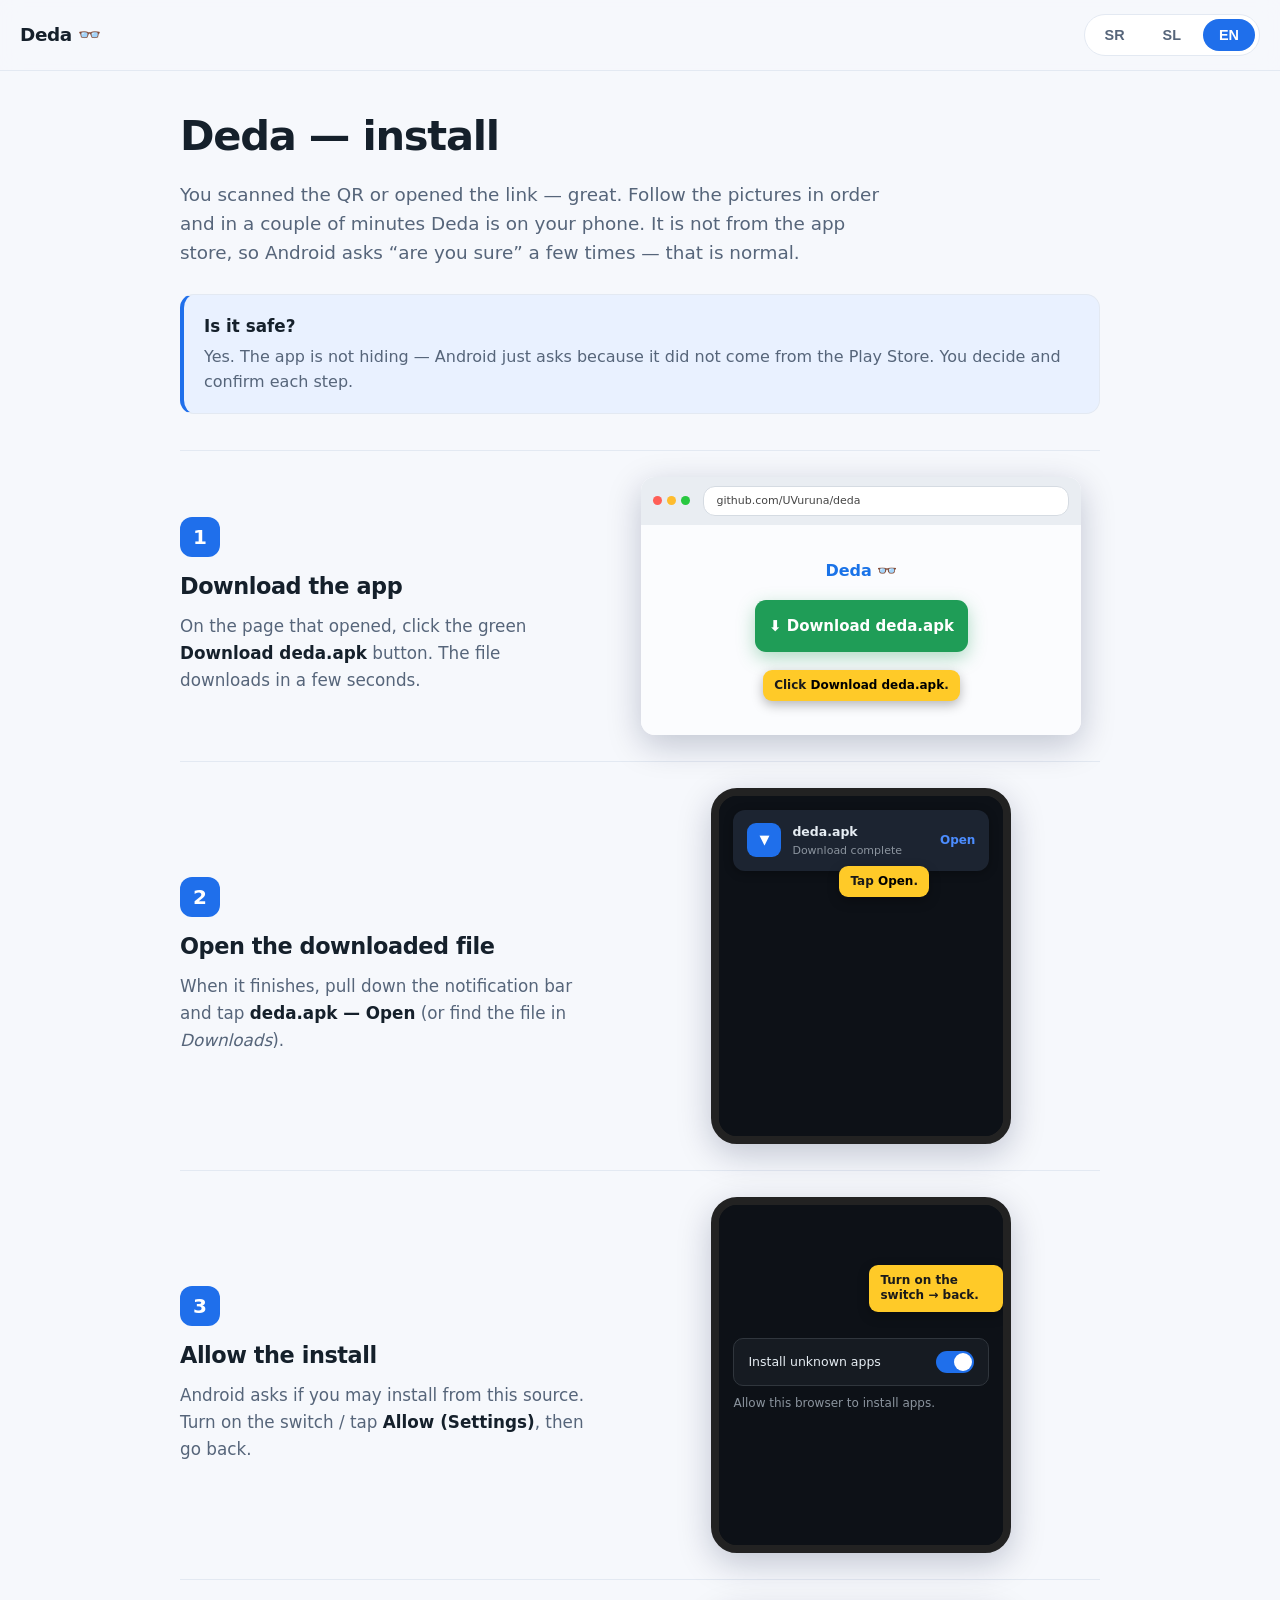
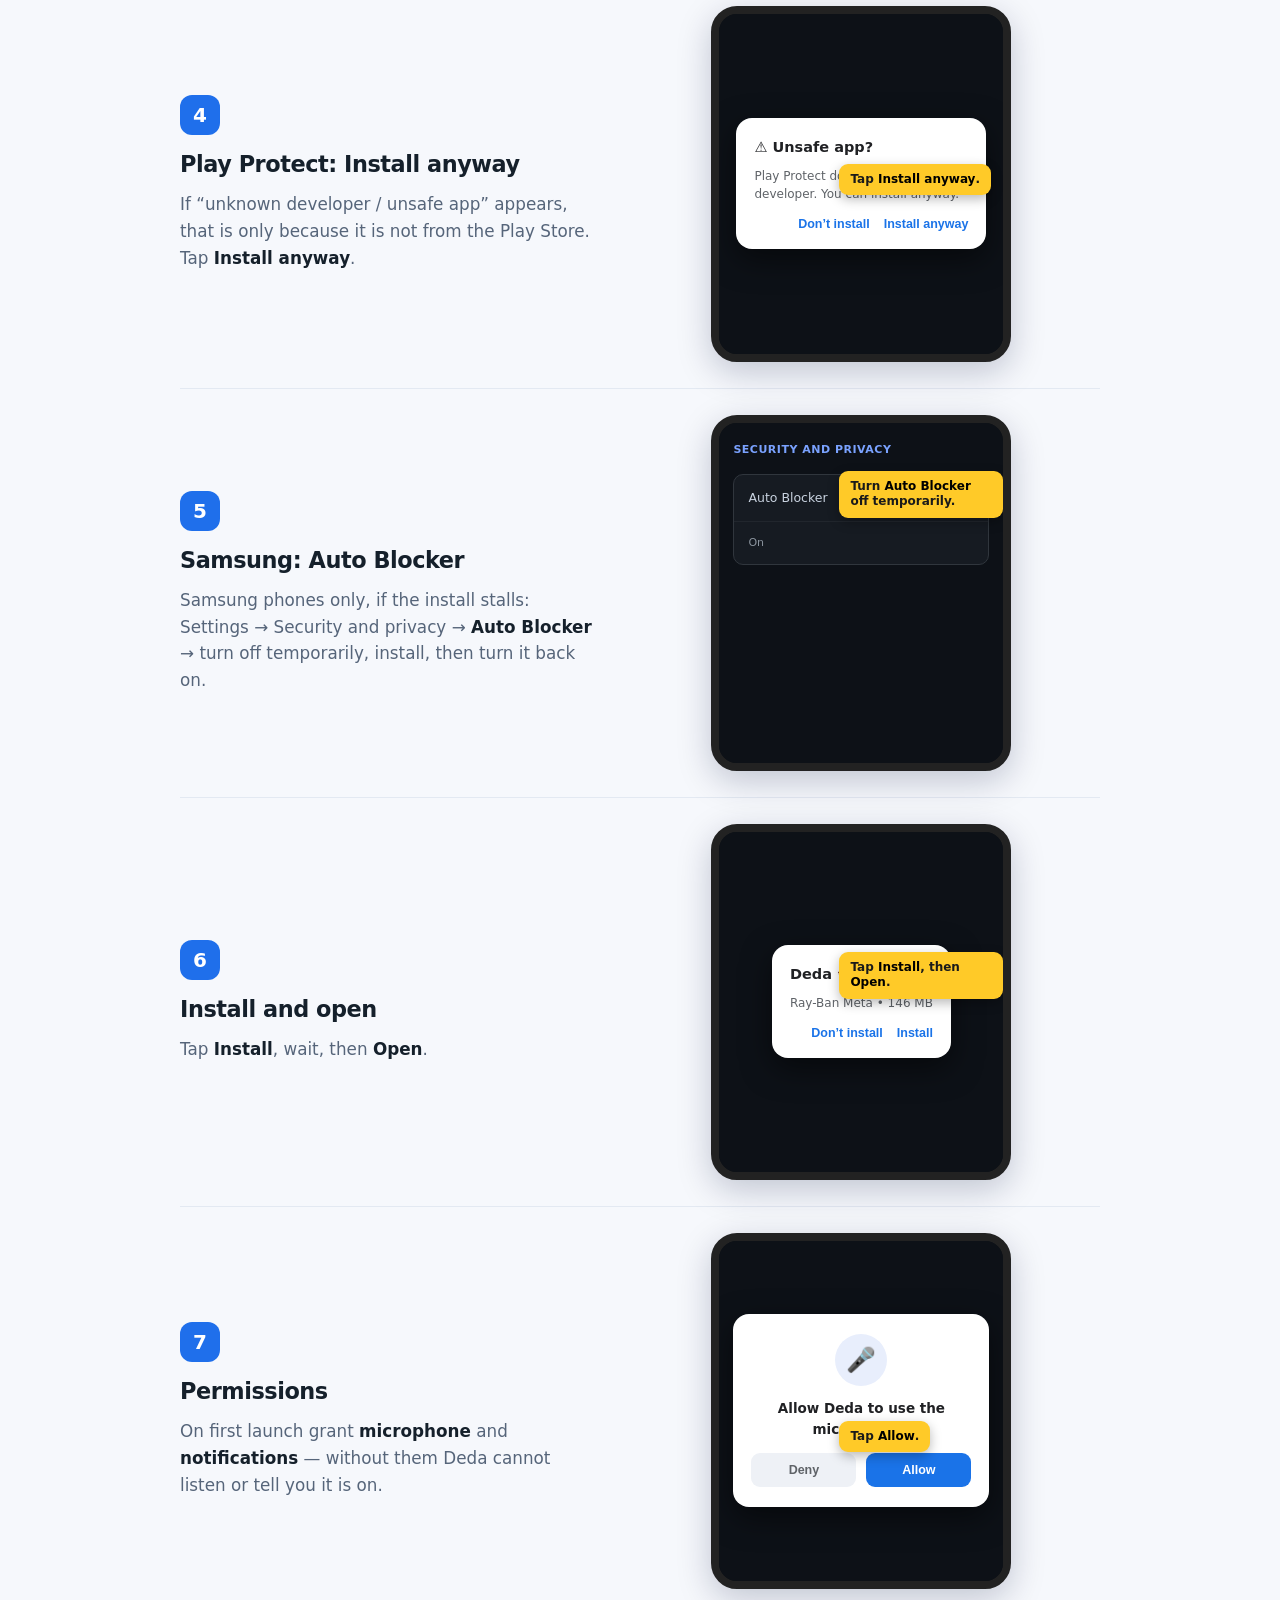
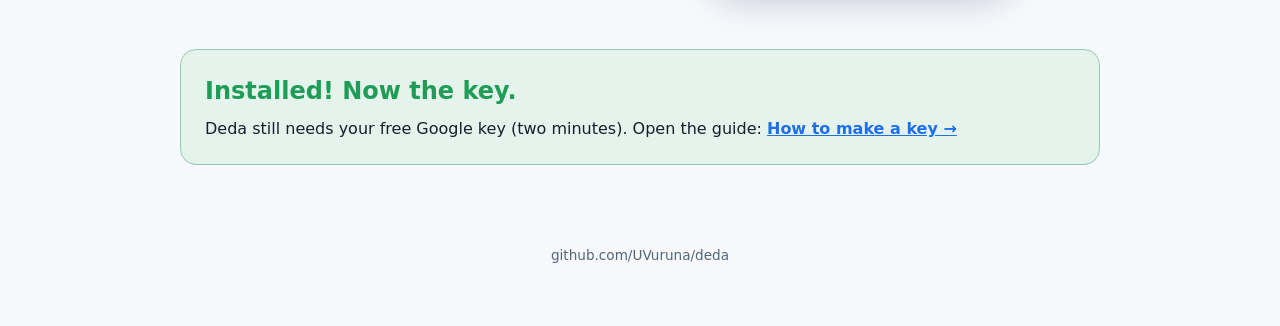
==== install.html @ cd988d4f "Add trilingual install guide (install.html) + index redirect; QR target" ====
<!doctype html><html lang="sr"><head><meta charset="utf-8"><meta name="viewport" content="width=device-width,initial-scale=1"><title>Deda — instalacija</title><style>/* One fixed light scheme on purpose: this guide is embedded/printed and must
   look identical everywhere (no theme adaptation). */
:root{--ground:#f6f8fc;--surface:#fff;--ink:#15202b;--muted:#56657a;--line:#e3e9f2;
--accent:#1f6feb;--accent-soft:#e9f1ff;--high:#ffca28;--ok:#1f9d57}
*{box-sizing:border-box;margin:0;padding:0}
body{background:#f6f8fc;color:#15202b;font:16px/1.6 -apple-system,"Segoe UI",Roboto,system-ui,sans-serif;-webkit-font-smoothing:antialiased}
header{position:sticky;top:0;z-index:20;background:color-mix(in srgb,var(--ground) 88%,transparent);
backdrop-filter:blur(10px);border-bottom:1px solid var(--line);padding:14px 20px;display:flex;
align-items:center;justify-content:space-between;gap:12px;flex-wrap:wrap}
.brand{font-weight:800;font-size:1.15rem;letter-spacing:-.02em}.brand span{color:var(--accent)}
.tabs{display:flex;gap:6px;background:var(--surface);border:1px solid var(--line);border-radius:999px;padding:4px}
.tab{border:0;background:transparent;color:var(--muted);font-weight:700;font-size:.9rem;padding:8px 16px;border-radius:999px;cursor:pointer}
.tab[aria-current=true]{background:var(--accent);color:#fff}
.tab:focus-visible{outline:2px solid var(--accent);outline-offset:2px}
main{max-width:960px;margin:0 auto;padding:32px 20px 80px}
.lang{display:none}.lang.on{display:block;animation:f .25s ease}
@keyframes f{from{opacity:0;transform:translateY(6px)}to{opacity:1}}
@media(prefers-reduced-motion:reduce){.lang.on{animation:none}}
h1{font-size:clamp(1.9rem,5vw,2.6rem);font-weight:800;letter-spacing:-.03em;text-wrap:balance;margin-bottom:10px}
.lede{font-size:1.15rem;color:var(--muted);max-width:60ch;margin-bottom:26px}
.why{background:var(--accent-soft);border:1px solid var(--line);border-left:4px solid var(--accent);
border-radius:14px;padding:18px 20px;margin-bottom:36px}
.why h2{font-size:1.05rem;margin-bottom:4px}.why p{color:var(--muted)}
.step{display:grid;grid-template-columns:1fr 1.15fr;gap:28px;align-items:center;padding:26px 0;border-top:1px solid var(--line)}
.step .txt{min-width:0}.num{display:inline-flex;width:40px;height:40px;border-radius:12px;background:var(--accent);
color:#fff;font-weight:800;font-size:1.25rem;align-items:center;justify-content:center;margin-bottom:12px}
.step h3{font-size:1.4rem;font-weight:800;letter-spacing:-.02em;margin-bottom:8px;text-wrap:balance}
.step p{color:var(--muted);font-size:1.05rem}.step b{color:var(--ink)}
.pic{min-width:0;display:flex;justify-content:center}
.done{margin-top:34px;background:color-mix(in srgb,var(--ok) 12%,var(--surface));
border:1px solid color-mix(in srgb,var(--ok) 40%,var(--line));border-radius:16px;padding:22px 24px}
.done h2{color:var(--ok);margin-bottom:6px}.done p{color:var(--ink)}
@media(max-width:720px){.step{grid-template-columns:1fr;gap:16px}}
.mock{width:100%;max-width:440px;border-radius:14px;overflow:hidden;box-shadow:0 10px 34px rgba(0,20,60,.22);font-size:13px}
.mock.shot{border:1px solid var(--line)}
.browser{background:#fff;color:#202124}
.bbar{background:#e9edf2;padding:9px 12px;display:flex;align-items:center;gap:5px}
.d{width:9px;height:9px;border-radius:50%}.d.r{background:#ff5f57}.d.y{background:#febc2e}.d.g{background:#28c840}
.url{margin-left:8px;background:#fff;border-radius:12px;padding:5px 12px;font-size:11px;color:#444;flex:1;border:1px solid #d5dbe2;overflow:hidden;white-space:nowrap}
.mpage{padding:22px;min-height:210px;position:relative;background:#fbfcfe}
.mpage.ctr{display:flex;flex-direction:column;align-items:center;justify-content:center;gap:12px;text-align:center}
.mbig{font-size:15px;color:#333}.typed{font-size:17px;font-weight:800;color:#1a73e8;background:#eef4ff;padding:8px 16px;border-radius:8px}
.mcap{color:#5f6b7a;font-size:12px}
.gt{font-size:16px;font-weight:800;color:#1a73e8;margin-bottom:4px}.sub{font-size:14px;color:#333;margin:8px 0}
.emp{color:#8a95a3;font-size:12px;margin:16px 0}
.gb{background:#e8eefc;color:#1a73e8;border:0;padding:9px 16px;border-radius:8px;font-size:13px;font-weight:700}
.gb.blue{background:#1a73e8;color:#fff}.gb.big{font-size:14px;padding:11px 18px}
.modal{background:#fff;border:1px solid #e0e6ee;border-radius:12px;padding:18px;box-shadow:0 4px 18px rgba(0,0,0,.1);position:relative;margin-top:6px}
.mh{font-size:15px;font-weight:800;color:#222;margin-bottom:12px}
.mr{font-size:12.5px;color:#333;margin:8px 0;display:flex;align-items:center;gap:8px}
.mr2{font-size:11px;color:#8a95a3;margin:4px 0}
.ck{display:inline-flex;width:18px;height:18px;background:#1a73e8;color:#fff;border-radius:4px;align-items:center;justify-content:center;font-size:11px;flex:none}
.proj{border:1px solid #d5dbe2;border-radius:7px;padding:8px 11px;margin:6px 0 14px;color:#333;font-size:12.5px}
.krow{display:flex;align-items:center;gap:9px;background:#f1f5fb;border-radius:8px;padding:10px 12px;margin:4px 0 9px}
.ktx{font-family:Consolas,monospace;font-size:12.5px;color:#333;flex:1;letter-spacing:.5px;overflow:hidden}
.cp{background:#1a73e8;color:#fff;border:0;padding:7px 13px;border-radius:7px;font-size:12px;font-weight:700;white-space:nowrap}
.mn{color:#c0392b;font-size:11.5px}
.call{position:absolute;background:var(--high);color:#1a1a1a;padding:8px 11px;border-radius:9px;font-size:12px;
font-weight:600;line-height:1.3;box-shadow:0 4px 12px rgba(0,0,0,.28);max-width:210px;z-index:5}
.call b{color:#000}
.phone{max-width:300px;background:#0d1117;border:8px solid #222;border-radius:26px}
.pbar{background:#111;color:#eee;padding:12px 12px 12px 34px;font-size:13px;font-weight:700;position:relative}
.par{position:absolute;left:12px;font-size:17px}
.pp{padding:16px;position:relative;min-height:300px}
.psh{color:#7aa2ff;font-size:11px;font-weight:800;text-transform:uppercase;letter-spacing:.5px;margin:12px 0 6px}
.plab{color:#c9d3e0;font-size:12px;margin-bottom:5px}
.pbox{background:#161b22;border:1px solid #30363d;border-radius:8px;padding:11px;color:#e6edf3;font-family:monospace;font-size:12px;letter-spacing:.5px;overflow:hidden}
.pbox.glow{border-color:#2f81f7;box-shadow:0 0 0 3px rgba(47,129,247,.25)}
.car{color:#2f81f7}.phint{color:#8b949e;font-size:10.5px;margin:6px 2px 0;line-height:1.4}
.chips{display:flex;gap:7px;margin-top:6px;flex-wrap:wrap}
.chip{background:#161b22;border:1px solid #30363d;color:#c9d3e0;padding:7px 13px;border-radius:16px;font-size:11.5px}
.chip.on{background:#1f6feb;border-color:#1f6feb;color:#fff}
footer{max-width:960px;margin:0 auto;padding:0 20px 60px;color:var(--muted);font-size:.85rem;text-align:center}
a{color:var(--accent)}
/* ---- Android dialog / notification / permission mocks (install guide) ---- */
.pscreen{background:#0d1117;min-height:340px;position:relative;padding:14px;display:flex;flex-direction:column;gap:10px}
.notif{background:#1c2431;border-radius:12px;padding:12px 14px;display:flex;gap:11px;align-items:center;box-shadow:0 2px 10px rgba(0,0,0,.3)}
.nico{width:34px;height:34px;border-radius:9px;background:#1f6feb;flex:none;display:flex;align-items:center;justify-content:center;color:#fff;font-weight:800}
.ntx{flex:1;min-width:0}.ntt{color:#e6edf3;font-size:12.5px;font-weight:700}.nsub{color:#8b949e;font-size:11px}
.nact{color:#4c8dff;font-size:12px;font-weight:700}
.adlg{background:#fff;border-radius:16px;padding:18px;margin:auto;max-width:250px;box-shadow:0 10px 30px rgba(0,0,0,.5)}
.adt{font-size:14.5px;font-weight:700;color:#202124;margin-bottom:8px}
.adb{font-size:12px;color:#5f6368;line-height:1.5}
.adrow{display:flex;justify-content:flex-end;gap:14px;margin-top:14px}
.adbtn{color:#1a73e8;font-weight:700;font-size:12.5px;background:none;border:0}
.adbtn.strong{color:#1a73e8}
.tgl{display:flex;align-items:center;justify-content:space-between;background:#161b22;border:1px solid #30363d;border-radius:10px;padding:12px 14px;color:#e6edf3;font-size:12.5px}
.sw{width:38px;height:22px;border-radius:12px;background:#1f6feb;position:relative;flex:none}
.sw::after{content:"";position:absolute;top:2px;right:2px;width:18px;height:18px;border-radius:50%;background:#fff}
.sett{background:#161b22;border:1px solid #30363d;border-radius:10px;overflow:hidden}
.setrow{padding:12px 14px;color:#c9d3e0;font-size:12.5px;border-bottom:1px solid #21262d;display:flex;justify-content:space-between;align-items:center}
.setrow:last-child{border-bottom:0}.setrow .mut{color:#8b949e;font-size:11px}
.dlbtn{background:#1f9d57;color:#fff;border:0;padding:14px;border-radius:11px;font-size:15px;font-weight:800;text-align:center;box-shadow:0 6px 18px rgba(31,157,87,.35)}
.perm{background:#fff;border-radius:16px;padding:20px 18px;margin:auto;max-width:260px;text-align:center;box-shadow:0 10px 30px rgba(0,0,0,.5)}
.permico{width:52px;height:52px;border-radius:50%;background:#e8eefc;margin:0 auto 12px;display:flex;align-items:center;justify-content:center;font-size:24px}
.permt{font-size:13.5px;color:#202124;font-weight:600;line-height:1.5;margin-bottom:14px}
.permrow{display:flex;gap:10px;justify-content:center}
.permb{flex:1;padding:10px;border-radius:9px;font-size:12.5px;font-weight:700;border:0}
.permb.allow{background:#1a73e8;color:#fff}.permb.deny{background:#eef1f6;color:#5f6368}
</style></head><body><header><div class="brand">Deda <span>👓</span></div><nav class="tabs"><button class="tab" data-go="sr">SR</button><button class="tab" data-go="sl">SL</button><button class="tab" data-go="en">EN</button></nav></header><main><section class="lang" data-lang="sr"><h1>Deda — instalacija</h1><p class="lede">Skenirao si QR ili otvorio link — odlično. Prati slike redom i za par minuta imaš Dedu na telefonu. Nije iz prodavnice aplikacija, pa Android par puta pita „da li si siguran“ — to je normalno.</p><div class="why"><h2>Da li je bezbedno?</h2><p>Jeste. Aplikacija se ne krije — Android samo pita jer nije preuzeta sa Play prodavnice. Ti odlučuješ i potvrđuješ svaki korak.</p></div><article class="step"><div class="txt"><div class="num">1</div><h3>Preuzmi aplikaciju</h3><p>Na stranici koja se otvorila klikni zeleno dugme <b>Preuzmi deda.apk</b>. Fajl se skida par sekundi.</p></div><div class="pic"><div class="mock browser"><div class="bbar"><span class="d r"></span><span class="d y"></span><span class="d g"></span><div class="url">github.com/UVuruna/deda</div></div><div class="mpage ctr"><div class="gt">Deda 👓</div><div class="dlbtn">⬇ Preuzmi deda.apk</div><div class="call" style="position:static;margin-top:6px">Klikni <b>Preuzmi deda.apk</b>.</div></div></div></div></article><article class="step"><div class="txt"><div class="num">2</div><h3>Otvori preuzeti fajl</h3><p>Kad se skine, povuci prstom nadole traku obaveštenja i klikni na <b>deda.apk — Otvori</b> (ili nađi fajl u <i>Preuzimanja</i>).</p></div><div class="pic"><div class="mock phone"><div class="pscreen"><div class="notif"><div class="nico">▼</div><div class="ntx"><div class="ntt">deda.apk</div><div class="nsub">Preuzimanje završeno</div></div><div class="nact">Otvori</div></div><div class="call" style="top:70px;left:120px">Klikni <b>Otvori</b>.</div></div></div></div></article><article class="step"><div class="txt"><div class="num">3</div><h3>Dozvoli instalaciju</h3><p>Android pita da li smeš da instaliraš iz ovog izvora. Uključi prekidač / klikni <b>Dozvoli (Allow / Settings)</b>, pa se vrati.</p></div><div class="pic"><div class="mock phone"><div class="pscreen"><div style="margin:auto 0"><div class="tgl"><span>Instaliraj nepoznate aplikacije</span><span class="sw"></span></div><div class="adb" style="color:#8b949e;margin-top:8px">Dozvoli ovom pregledaču da instalira aplikacije.</div></div><div class="call" style="top:60px;left:150px">Uključi prekidač → nazad.</div></div></div></div></article><article class="step"><div class="txt"><div class="num">4</div><h3>Play Protect: Ipak instaliraj</h3><p>Ako iskoči „nepoznat programer / nebezbedna aplikacija“, to je samo zato što nije sa Play prodavnice. Klikni <b>Ipak instaliraj (Install anyway)</b>.</p></div><div class="pic"><div class="mock phone"><div class="pscreen"><div class="adlg"><div class="adt">⚠ Nebezbedna aplikacija?</div><div class="adb">Play Protect ne prepoznaje programera. Možeš svejedno da instaliraš.</div><div class="adrow"><button class="adbtn">Ne instaliraj</button><button class="adbtn strong">Ipak instaliraj</button></div></div><div class="call" style="top:150px;left:120px">Klikni <b>Install anyway</b>.</div></div></div></div></article><article class="step"><div class="txt"><div class="num">5</div><h3>Samsung: Auto Blocker</h3><p>Samo na Samsung telefonu, ako instalacija stane: Podešavanja → Bezbednost i privatnost → <b>Auto Blocker</b> → privremeno isključi, instaliraj, pa ga vrati.</p></div><div class="pic"><div class="mock phone"><div class="pscreen"><div class="psh" style="margin-top:4px">Bezbednost i privatnost</div><div class="sett"><div class="setrow"><span>Auto Blocker</span><span class="sw"></span></div><div class="setrow"><span class="mut">Uključeno</span></div></div><div class="call" style="top:48px;left:120px">Isključi <b>Auto Blocker</b> privremeno.</div></div></div></div></article><article class="step"><div class="txt"><div class="num">6</div><h3>Instaliraj i otvori</h3><p>Klikni <b>Instaliraj (Install)</b>, sačekaj, pa <b>Otvori (Open)</b>.</p></div><div class="pic"><div class="mock phone"><div class="pscreen"><div class="adlg"><div class="adt">Deda 👓</div><div class="adb">Ray-Ban Meta • 146 MB</div><div class="adrow"><button class="adbtn">Ne instaliraj</button><button class="adbtn strong">Instaliraj</button></div></div><div class="call" style="top:120px;left:120px">Klikni <b>Install</b>, pa <b>Open</b>.</div></div></div></div></article><article class="step"><div class="txt"><div class="num">7</div><h3>Dozvole</h3><p>Pri prvom pokretanju odobri <b>mikrofon</b> i <b>obaveštenja</b> — bez njih Deda ne može da sluša ni da javi da radi.</p></div><div class="pic"><div class="mock phone"><div class="pscreen"><div class="perm"><div class="permico">🎤</div><div class="permt">Dozvoli aplikaciji Deda da koristi mikrofon?</div><div class="permrow"><button class="permb deny">Ne dozvoli</button><button class="permb allow">Dozvoli</button></div></div><div class="call" style="top:180px;left:120px">Klikni <b>Allow / Dozvoli</b>.</div></div></div></div></article><div class="done"><h2>Instalirano! Ostaje ključ.</h2><p>Deda još treba tvoj besplatan Google ključ (dva minuta). Otvori vodič: <a href="vodic.html"><b>Kako napraviti ključ →</b></a></p></div></section><section class="lang" data-lang="sl"><h1>Deda — namestitev</h1><p class="lede">Skeniral si QR ali odprl povezavo — odlično. Sledi slikam po vrsti in v nekaj minutah imaš Dedo na telefonu. Ni iz trgovine, zato Android nekajkrat vpraša „ali si prepričan“ — to je normalno.</p><div class="why"><h2>Je varno?</h2><p>Je. Aplikacija se ne skriva — Android samo vpraša, ker ni prenesena iz trgovine Play. Ti odločaš in potrjuješ vsak korak.</p></div><article class="step"><div class="txt"><div class="num">1</div><h3>Prenesi aplikacijo</h3><p>Na strani, ki se je odprla, klikni zeleni gumb <b>Prenesi deda.apk</b>. Datoteka se prenese v nekaj sekundah.</p></div><div class="pic"><div class="mock browser"><div class="bbar"><span class="d r"></span><span class="d y"></span><span class="d g"></span><div class="url">github.com/UVuruna/deda</div></div><div class="mpage ctr"><div class="gt">Deda 👓</div><div class="dlbtn">⬇ Prenesi deda.apk</div><div class="call" style="position:static;margin-top:6px">Klikni <b>Prenesi deda.apk</b>.</div></div></div></div></article><article class="step"><div class="txt"><div class="num">2</div><h3>Odpri preneseno datoteko</h3><p>Ko se prenese, povleci navzdol obvestilno vrstico in klikni <b>deda.apk — Odpri</b> (ali poišči datoteko v <i>Prenosi</i>).</p></div><div class="pic"><div class="mock phone"><div class="pscreen"><div class="notif"><div class="nico">▼</div><div class="ntx"><div class="ntt">deda.apk</div><div class="nsub">Prenos končan</div></div><div class="nact">Odpri</div></div><div class="call" style="top:70px;left:120px">Klikni <b>Odpri</b>.</div></div></div></div></article><article class="step"><div class="txt"><div class="num">3</div><h3>Dovoli namestitev</h3><p>Android vpraša, ali smeš namestiti iz tega vira. Vklopi stikalo / klikni <b>Dovoli (Allow / Settings)</b> in se vrni.</p></div><div class="pic"><div class="mock phone"><div class="pscreen"><div style="margin:auto 0"><div class="tgl"><span>Namesti neznane aplikacije</span><span class="sw"></span></div><div class="adb" style="color:#8b949e;margin-top:8px">Dovoli temu brskalniku nameščanje aplikacij.</div></div><div class="call" style="top:60px;left:150px">Vklopi stikalo → nazaj.</div></div></div></div></article><article class="step"><div class="txt"><div class="num">4</div><h3>Play Protect: Vseeno namesti</h3><p>Če se pojavi „neznan razvijalec / nevarna aplikacija“, je to le zato, ker ni iz trgovine Play. Klikni <b>Vseeno namesti (Install anyway)</b>.</p></div><div class="pic"><div class="mock phone"><div class="pscreen"><div class="adlg"><div class="adt">⚠ Nevarna aplikacija?</div><div class="adb">Play Protect ne prepozna razvijalca. Vseeno lahko namestiš.</div><div class="adrow"><button class="adbtn">Ne namesti</button><button class="adbtn strong">Vseeno namesti</button></div></div><div class="call" style="top:150px;left:120px">Klikni <b>Install anyway</b>.</div></div></div></div></article><article class="step"><div class="txt"><div class="num">5</div><h3>Samsung: Auto Blocker</h3><p>Samo na Samsung telefonu, če se namestitev ustavi: Nastavitve → Varnost in zasebnost → <b>Auto Blocker</b> → začasno izklopi, namesti, nato vklopi nazaj.</p></div><div class="pic"><div class="mock phone"><div class="pscreen"><div class="psh" style="margin-top:4px">Varnost in zasebnost</div><div class="sett"><div class="setrow"><span>Auto Blocker</span><span class="sw"></span></div><div class="setrow"><span class="mut">Vklopljeno</span></div></div><div class="call" style="top:48px;left:120px">Začasno izklopi <b>Auto Blocker</b>.</div></div></div></div></article><article class="step"><div class="txt"><div class="num">6</div><h3>Namesti in odpri</h3><p>Klikni <b>Namesti (Install)</b>, počakaj, nato <b>Odpri (Open)</b>.</p></div><div class="pic"><div class="mock phone"><div class="pscreen"><div class="adlg"><div class="adt">Deda 👓</div><div class="adb">Ray-Ban Meta • 146 MB</div><div class="adrow"><button class="adbtn">Ne namesti</button><button class="adbtn strong">Namesti</button></div></div><div class="call" style="top:120px;left:120px">Klikni <b>Install</b>, nato <b>Open</b>.</div></div></div></div></article><article class="step"><div class="txt"><div class="num">7</div><h3>Dovoljenja</h3><p>Ob prvem zagonu odobri <b>mikrofon</b> in <b>obvestila</b> — brez njih Deda ne more poslušati ali sporočati.</p></div><div class="pic"><div class="mock phone"><div class="pscreen"><div class="perm"><div class="permico">🎤</div><div class="permt">Dovoli aplikaciji Deda uporabo mikrofona?</div><div class="permrow"><button class="permb deny">Ne dovoli</button><button class="permb allow">Dovoli</button></div></div><div class="call" style="top:180px;left:120px">Klikni <b>Allow / Dovoli</b>.</div></div></div></div></article><div class="done"><h2>Nameščeno! Ostane ključ.</h2><p>Deda še potrebuje tvoj brezplačni Googlov ključ (dve minuti). Odpri vodič: <a href="vodic.html"><b>Kako narediti ključ →</b></a></p></div></section><section class="lang" data-lang="en"><h1>Deda — install</h1><p class="lede">You scanned the QR or opened the link — great. Follow the pictures in order and in a couple of minutes Deda is on your phone. It is not from the app store, so Android asks “are you sure” a few times — that is normal.</p><div class="why"><h2>Is it safe?</h2><p>Yes. The app is not hiding — Android just asks because it did not come from the Play Store. You decide and confirm each step.</p></div><article class="step"><div class="txt"><div class="num">1</div><h3>Download the app</h3><p>On the page that opened, click the green <b>Download deda.apk</b> button. The file downloads in a few seconds.</p></div><div class="pic"><div class="mock browser"><div class="bbar"><span class="d r"></span><span class="d y"></span><span class="d g"></span><div class="url">github.com/UVuruna/deda</div></div><div class="mpage ctr"><div class="gt">Deda 👓</div><div class="dlbtn">⬇ Download deda.apk</div><div class="call" style="position:static;margin-top:6px">Click <b>Download deda.apk</b>.</div></div></div></div></article><article class="step"><div class="txt"><div class="num">2</div><h3>Open the downloaded file</h3><p>When it finishes, pull down the notification bar and tap <b>deda.apk — Open</b> (or find the file in <i>Downloads</i>).</p></div><div class="pic"><div class="mock phone"><div class="pscreen"><div class="notif"><div class="nico">▼</div><div class="ntx"><div class="ntt">deda.apk</div><div class="nsub">Download complete</div></div><div class="nact">Open</div></div><div class="call" style="top:70px;left:120px">Tap <b>Open</b>.</div></div></div></div></article><article class="step"><div class="txt"><div class="num">3</div><h3>Allow the install</h3><p>Android asks if you may install from this source. Turn on the switch / tap <b>Allow (Settings)</b>, then go back.</p></div><div class="pic"><div class="mock phone"><div class="pscreen"><div style="margin:auto 0"><div class="tgl"><span>Install unknown apps</span><span class="sw"></span></div><div class="adb" style="color:#8b949e;margin-top:8px">Allow this browser to install apps.</div></div><div class="call" style="top:60px;left:150px">Turn on the switch → back.</div></div></div></div></article><article class="step"><div class="txt"><div class="num">4</div><h3>Play Protect: Install anyway</h3><p>If “unknown developer / unsafe app” appears, that is only because it is not from the Play Store. Tap <b>Install anyway</b>.</p></div><div class="pic"><div class="mock phone"><div class="pscreen"><div class="adlg"><div class="adt">⚠ Unsafe app?</div><div class="adb">Play Protect does not recognise the developer. You can install anyway.</div><div class="adrow"><button class="adbtn">Don’t install</button><button class="adbtn strong">Install anyway</button></div></div><div class="call" style="top:150px;left:120px">Tap <b>Install anyway</b>.</div></div></div></div></article><article class="step"><div class="txt"><div class="num">5</div><h3>Samsung: Auto Blocker</h3><p>Samsung phones only, if the install stalls: Settings → Security and privacy → <b>Auto Blocker</b> → turn off temporarily, install, then turn it back on.</p></div><div class="pic"><div class="mock phone"><div class="pscreen"><div class="psh" style="margin-top:4px">Security and privacy</div><div class="sett"><div class="setrow"><span>Auto Blocker</span><span class="sw"></span></div><div class="setrow"><span class="mut">On</span></div></div><div class="call" style="top:48px;left:120px">Turn <b>Auto Blocker</b> off temporarily.</div></div></div></div></article><article class="step"><div class="txt"><div class="num">6</div><h3>Install and open</h3><p>Tap <b>Install</b>, wait, then <b>Open</b>.</p></div><div class="pic"><div class="mock phone"><div class="pscreen"><div class="adlg"><div class="adt">Deda 👓</div><div class="adb">Ray-Ban Meta • 146 MB</div><div class="adrow"><button class="adbtn">Don’t install</button><button class="adbtn strong">Install</button></div></div><div class="call" style="top:120px;left:120px">Tap <b>Install</b>, then <b>Open</b>.</div></div></div></div></article><article class="step"><div class="txt"><div class="num">7</div><h3>Permissions</h3><p>On first launch grant <b>microphone</b> and <b>notifications</b> — without them Deda cannot listen or tell you it is on.</p></div><div class="pic"><div class="mock phone"><div class="pscreen"><div class="perm"><div class="permico">🎤</div><div class="permt">Allow Deda to use the microphone?</div><div class="permrow"><button class="permb deny">Deny</button><button class="permb allow">Allow</button></div></div><div class="call" style="top:180px;left:120px">Tap <b>Allow</b>.</div></div></div></div></article><div class="done"><h2>Installed! Now the key.</h2><p>Deda still needs your free Google key (two minutes). Open the guide: <a href="vodic.html"><b>How to make a key →</b></a></p></div></section></main><footer>github.com/UVuruna/deda</footer><script>const order = ['sr', 'sl', 'en'];
function pick(l) {
  document.querySelectorAll('.lang').forEach(s => s.classList.toggle('on', s.dataset.lang === l));
  document.querySelectorAll('.tab').forEach(t => t.setAttribute('aria-current', String(t.dataset.go === l)));
  document.documentElement.lang = l;
  try { localStorage.setItem('deda_guide_lang', l); } catch (e) {}
}
document.querySelectorAll('.tab').forEach(t => t.addEventListener('click', () => pick(t.dataset.go)));
let start = 'sr';
try { const s = localStorage.getItem('deda_guide_lang'); if (order.includes(s)) start = s; } catch (e) {}
const nav = (navigator.language || '').slice(0, 2);
let saved = null;
try { saved = localStorage.getItem('deda_guide_lang'); } catch (e) {}
if (!saved && order.includes(nav)) start = nav;
pick(start);
</script></body></html>
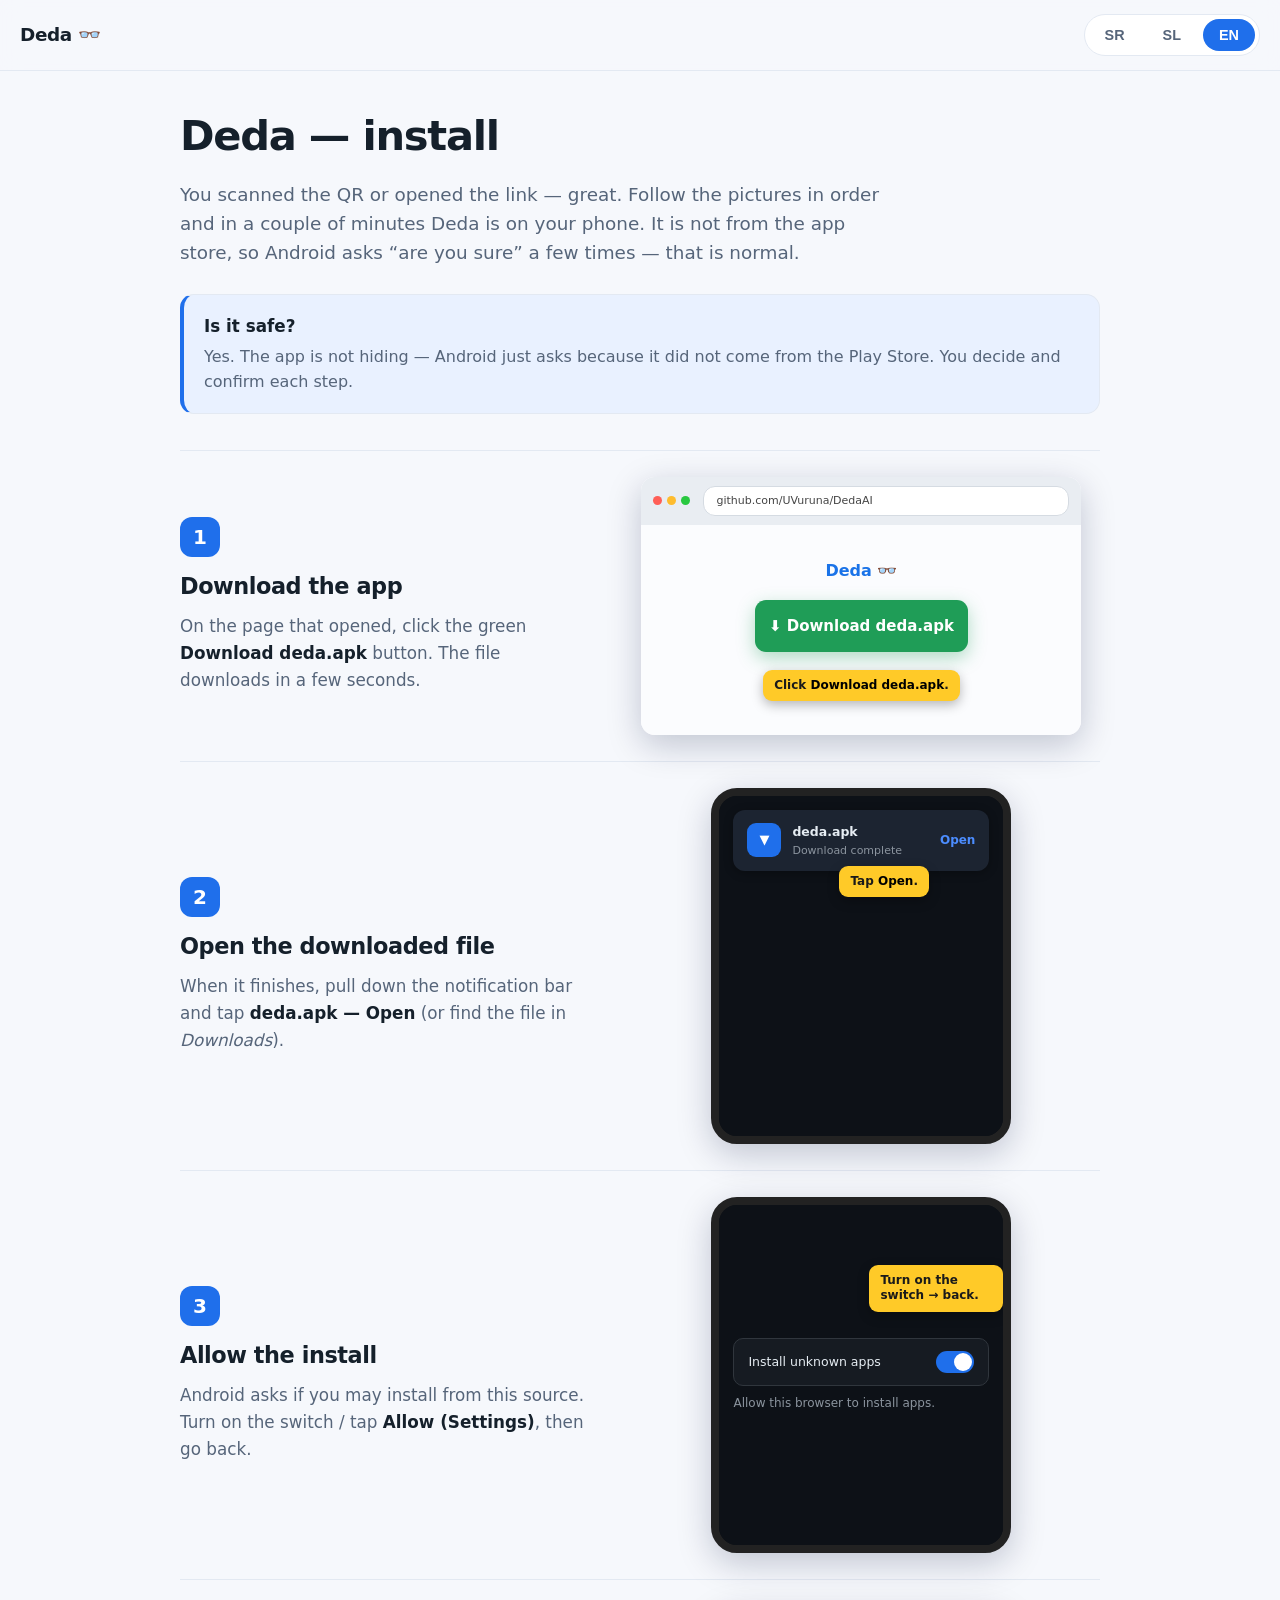
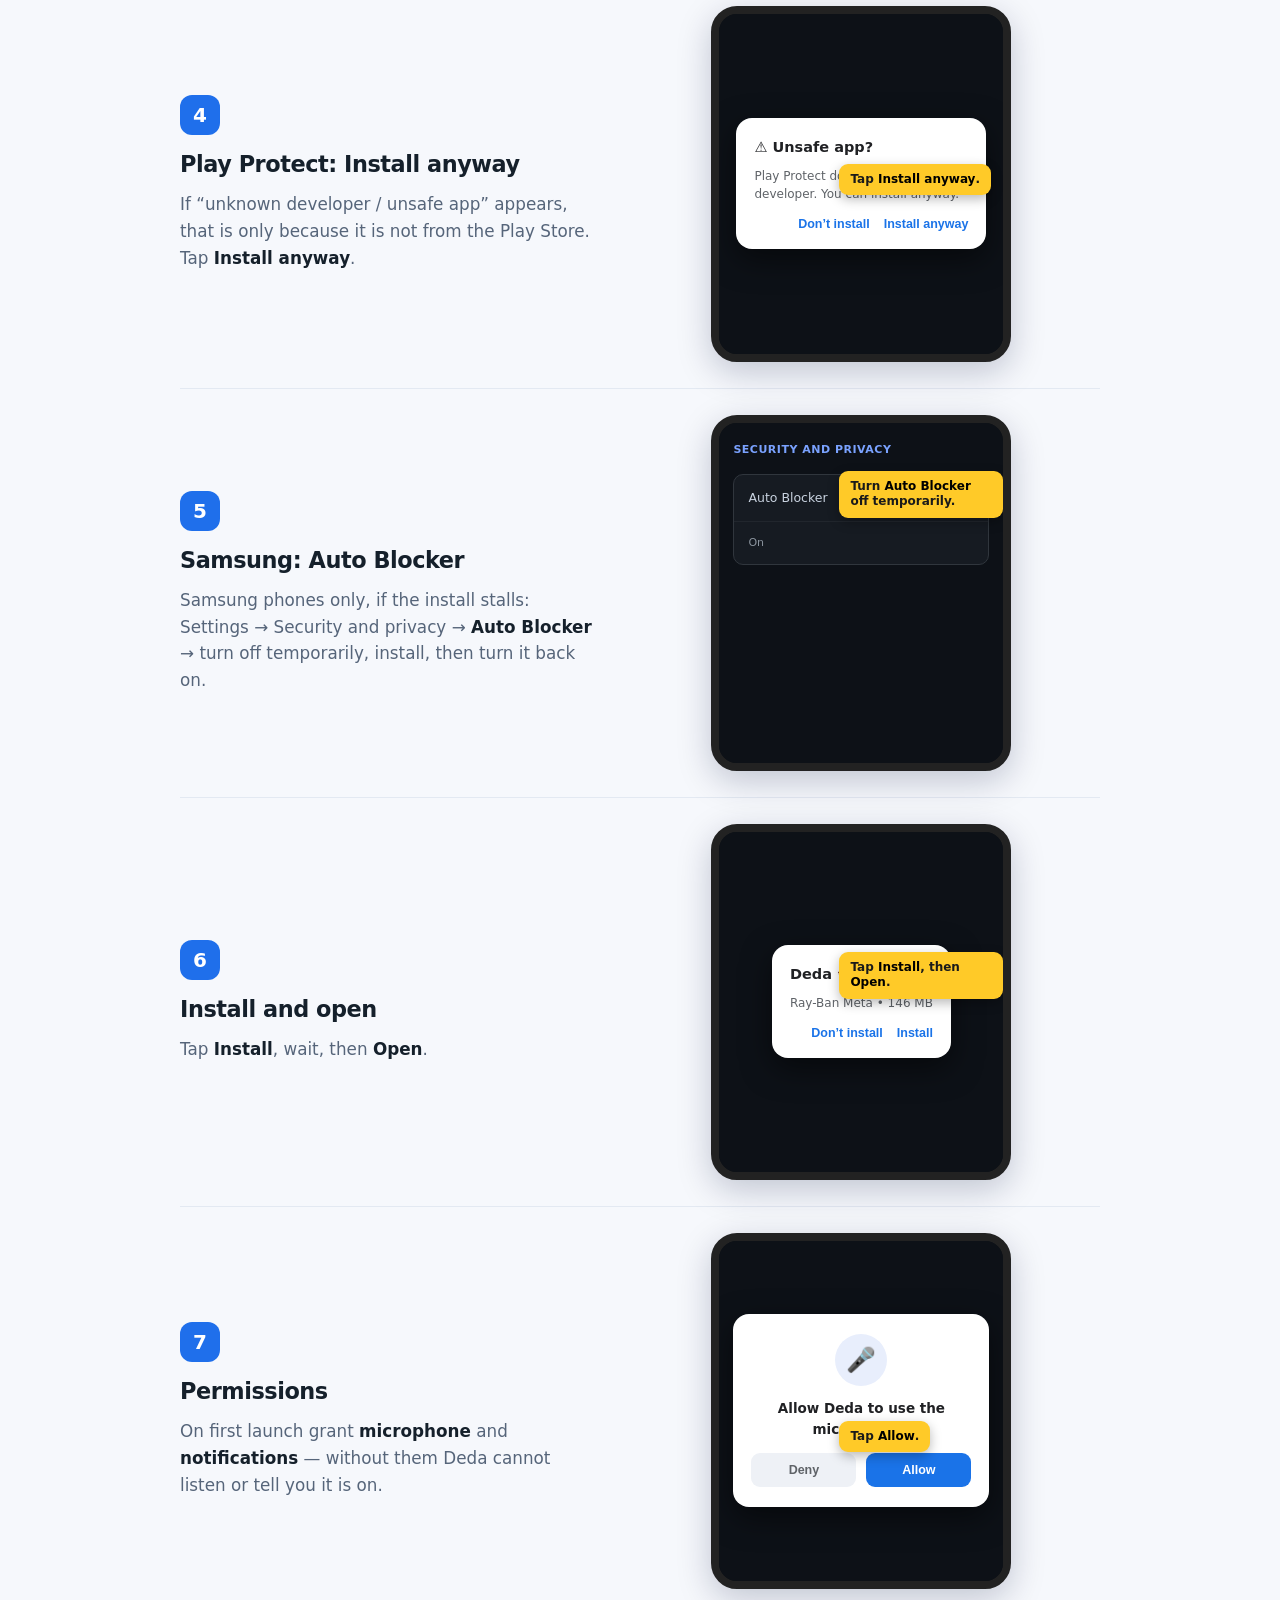
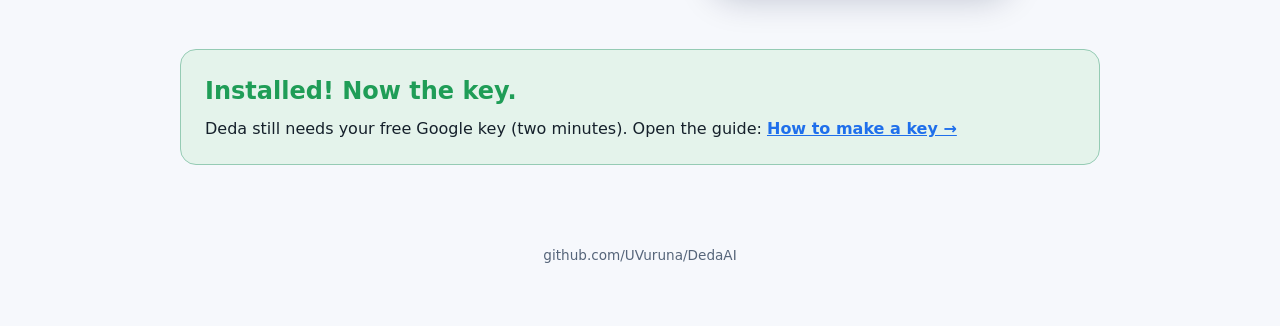
==== commit 02c06459: "Rename to DedaAI: QR + links + guides point to uvuruna.github.io/DedaAI" ====
--- a/install.html
+++ b/install.html
@@ -97,7 +97,7 @@
 .permrow{display:flex;gap:10px;justify-content:center}
 .permb{flex:1;padding:10px;border-radius:9px;font-size:12.5px;font-weight:700;border:0}
 .permb.allow{background:#1a73e8;color:#fff}.permb.deny{background:#eef1f6;color:#5f6368}
-</style></head><body><header><div class="brand">Deda <span>👓</span></div><nav class="tabs"><button class="tab" data-go="sr">SR</button><button class="tab" data-go="sl">SL</button><button class="tab" data-go="en">EN</button></nav></header><main><section class="lang" data-lang="sr"><h1>Deda — instalacija</h1><p class="lede">Skenirao si QR ili otvorio link — odlično. Prati slike redom i za par minuta imaš Dedu na telefonu. Nije iz prodavnice aplikacija, pa Android par puta pita „da li si siguran“ — to je normalno.</p><div class="why"><h2>Da li je bezbedno?</h2><p>Jeste. Aplikacija se ne krije — Android samo pita jer nije preuzeta sa Play prodavnice. Ti odlučuješ i potvrđuješ svaki korak.</p></div><article class="step"><div class="txt"><div class="num">1</div><h3>Preuzmi aplikaciju</h3><p>Na stranici koja se otvorila klikni zeleno dugme <b>Preuzmi deda.apk</b>. Fajl se skida par sekundi.</p></div><div class="pic"><div class="mock browser"><div class="bbar"><span class="d r"></span><span class="d y"></span><span class="d g"></span><div class="url">github.com/UVuruna/deda</div></div><div class="mpage ctr"><div class="gt">Deda 👓</div><div class="dlbtn">⬇ Preuzmi deda.apk</div><div class="call" style="position:static;margin-top:6px">Klikni <b>Preuzmi deda.apk</b>.</div></div></div></div></article><article class="step"><div class="txt"><div class="num">2</div><h3>Otvori preuzeti fajl</h3><p>Kad se skine, povuci prstom nadole traku obaveštenja i klikni na <b>deda.apk — Otvori</b> (ili nađi fajl u <i>Preuzimanja</i>).</p></div><div class="pic"><div class="mock phone"><div class="pscreen"><div class="notif"><div class="nico">▼</div><div class="ntx"><div class="ntt">deda.apk</div><div class="nsub">Preuzimanje završeno</div></div><div class="nact">Otvori</div></div><div class="call" style="top:70px;left:120px">Klikni <b>Otvori</b>.</div></div></div></div></article><article class="step"><div class="txt"><div class="num">3</div><h3>Dozvoli instalaciju</h3><p>Android pita da li smeš da instaliraš iz ovog izvora. Uključi prekidač / klikni <b>Dozvoli (Allow / Settings)</b>, pa se vrati.</p></div><div class="pic"><div class="mock phone"><div class="pscreen"><div style="margin:auto 0"><div class="tgl"><span>Instaliraj nepoznate aplikacije</span><span class="sw"></span></div><div class="adb" style="color:#8b949e;margin-top:8px">Dozvoli ovom pregledaču da instalira aplikacije.</div></div><div class="call" style="top:60px;left:150px">Uključi prekidač → nazad.</div></div></div></div></article><article class="step"><div class="txt"><div class="num">4</div><h3>Play Protect: Ipak instaliraj</h3><p>Ako iskoči „nepoznat programer / nebezbedna aplikacija“, to je samo zato što nije sa Play prodavnice. Klikni <b>Ipak instaliraj (Install anyway)</b>.</p></div><div class="pic"><div class="mock phone"><div class="pscreen"><div class="adlg"><div class="adt">⚠ Nebezbedna aplikacija?</div><div class="adb">Play Protect ne prepoznaje programera. Možeš svejedno da instaliraš.</div><div class="adrow"><button class="adbtn">Ne instaliraj</button><button class="adbtn strong">Ipak instaliraj</button></div></div><div class="call" style="top:150px;left:120px">Klikni <b>Install anyway</b>.</div></div></div></div></article><article class="step"><div class="txt"><div class="num">5</div><h3>Samsung: Auto Blocker</h3><p>Samo na Samsung telefonu, ako instalacija stane: Podešavanja → Bezbednost i privatnost → <b>Auto Blocker</b> → privremeno isključi, instaliraj, pa ga vrati.</p></div><div class="pic"><div class="mock phone"><div class="pscreen"><div class="psh" style="margin-top:4px">Bezbednost i privatnost</div><div class="sett"><div class="setrow"><span>Auto Blocker</span><span class="sw"></span></div><div class="setrow"><span class="mut">Uključeno</span></div></div><div class="call" style="top:48px;left:120px">Isključi <b>Auto Blocker</b> privremeno.</div></div></div></div></article><article class="step"><div class="txt"><div class="num">6</div><h3>Instaliraj i otvori</h3><p>Klikni <b>Instaliraj (Install)</b>, sačekaj, pa <b>Otvori (Open)</b>.</p></div><div class="pic"><div class="mock phone"><div class="pscreen"><div class="adlg"><div class="adt">Deda 👓</div><div class="adb">Ray-Ban Meta • 146 MB</div><div class="adrow"><button class="adbtn">Ne instaliraj</button><button class="adbtn strong">Instaliraj</button></div></div><div class="call" style="top:120px;left:120px">Klikni <b>Install</b>, pa <b>Open</b>.</div></div></div></div></article><article class="step"><div class="txt"><div class="num">7</div><h3>Dozvole</h3><p>Pri prvom pokretanju odobri <b>mikrofon</b> i <b>obaveštenja</b> — bez njih Deda ne može da sluša ni da javi da radi.</p></div><div class="pic"><div class="mock phone"><div class="pscreen"><div class="perm"><div class="permico">🎤</div><div class="permt">Dozvoli aplikaciji Deda da koristi mikrofon?</div><div class="permrow"><button class="permb deny">Ne dozvoli</button><button class="permb allow">Dozvoli</button></div></div><div class="call" style="top:180px;left:120px">Klikni <b>Allow / Dozvoli</b>.</div></div></div></div></article><div class="done"><h2>Instalirano! Ostaje ključ.</h2><p>Deda još treba tvoj besplatan Google ključ (dva minuta). Otvori vodič: <a href="vodic.html"><b>Kako napraviti ključ →</b></a></p></div></section><section class="lang" data-lang="sl"><h1>Deda — namestitev</h1><p class="lede">Skeniral si QR ali odprl povezavo — odlično. Sledi slikam po vrsti in v nekaj minutah imaš Dedo na telefonu. Ni iz trgovine, zato Android nekajkrat vpraša „ali si prepričan“ — to je normalno.</p><div class="why"><h2>Je varno?</h2><p>Je. Aplikacija se ne skriva — Android samo vpraša, ker ni prenesena iz trgovine Play. Ti odločaš in potrjuješ vsak korak.</p></div><article class="step"><div class="txt"><div class="num">1</div><h3>Prenesi aplikacijo</h3><p>Na strani, ki se je odprla, klikni zeleni gumb <b>Prenesi deda.apk</b>. Datoteka se prenese v nekaj sekundah.</p></div><div class="pic"><div class="mock browser"><div class="bbar"><span class="d r"></span><span class="d y"></span><span class="d g"></span><div class="url">github.com/UVuruna/deda</div></div><div class="mpage ctr"><div class="gt">Deda 👓</div><div class="dlbtn">⬇ Prenesi deda.apk</div><div class="call" style="position:static;margin-top:6px">Klikni <b>Prenesi deda.apk</b>.</div></div></div></div></article><article class="step"><div class="txt"><div class="num">2</div><h3>Odpri preneseno datoteko</h3><p>Ko se prenese, povleci navzdol obvestilno vrstico in klikni <b>deda.apk — Odpri</b> (ali poišči datoteko v <i>Prenosi</i>).</p></div><div class="pic"><div class="mock phone"><div class="pscreen"><div class="notif"><div class="nico">▼</div><div class="ntx"><div class="ntt">deda.apk</div><div class="nsub">Prenos končan</div></div><div class="nact">Odpri</div></div><div class="call" style="top:70px;left:120px">Klikni <b>Odpri</b>.</div></div></div></div></article><article class="step"><div class="txt"><div class="num">3</div><h3>Dovoli namestitev</h3><p>Android vpraša, ali smeš namestiti iz tega vira. Vklopi stikalo / klikni <b>Dovoli (Allow / Settings)</b> in se vrni.</p></div><div class="pic"><div class="mock phone"><div class="pscreen"><div style="margin:auto 0"><div class="tgl"><span>Namesti neznane aplikacije</span><span class="sw"></span></div><div class="adb" style="color:#8b949e;margin-top:8px">Dovoli temu brskalniku nameščanje aplikacij.</div></div><div class="call" style="top:60px;left:150px">Vklopi stikalo → nazaj.</div></div></div></div></article><article class="step"><div class="txt"><div class="num">4</div><h3>Play Protect: Vseeno namesti</h3><p>Če se pojavi „neznan razvijalec / nevarna aplikacija“, je to le zato, ker ni iz trgovine Play. Klikni <b>Vseeno namesti (Install anyway)</b>.</p></div><div class="pic"><div class="mock phone"><div class="pscreen"><div class="adlg"><div class="adt">⚠ Nevarna aplikacija?</div><div class="adb">Play Protect ne prepozna razvijalca. Vseeno lahko namestiš.</div><div class="adrow"><button class="adbtn">Ne namesti</button><button class="adbtn strong">Vseeno namesti</button></div></div><div class="call" style="top:150px;left:120px">Klikni <b>Install anyway</b>.</div></div></div></div></article><article class="step"><div class="txt"><div class="num">5</div><h3>Samsung: Auto Blocker</h3><p>Samo na Samsung telefonu, če se namestitev ustavi: Nastavitve → Varnost in zasebnost → <b>Auto Blocker</b> → začasno izklopi, namesti, nato vklopi nazaj.</p></div><div class="pic"><div class="mock phone"><div class="pscreen"><div class="psh" style="margin-top:4px">Varnost in zasebnost</div><div class="sett"><div class="setrow"><span>Auto Blocker</span><span class="sw"></span></div><div class="setrow"><span class="mut">Vklopljeno</span></div></div><div class="call" style="top:48px;left:120px">Začasno izklopi <b>Auto Blocker</b>.</div></div></div></div></article><article class="step"><div class="txt"><div class="num">6</div><h3>Namesti in odpri</h3><p>Klikni <b>Namesti (Install)</b>, počakaj, nato <b>Odpri (Open)</b>.</p></div><div class="pic"><div class="mock phone"><div class="pscreen"><div class="adlg"><div class="adt">Deda 👓</div><div class="adb">Ray-Ban Meta • 146 MB</div><div class="adrow"><button class="adbtn">Ne namesti</button><button class="adbtn strong">Namesti</button></div></div><div class="call" style="top:120px;left:120px">Klikni <b>Install</b>, nato <b>Open</b>.</div></div></div></div></article><article class="step"><div class="txt"><div class="num">7</div><h3>Dovoljenja</h3><p>Ob prvem zagonu odobri <b>mikrofon</b> in <b>obvestila</b> — brez njih Deda ne more poslušati ali sporočati.</p></div><div class="pic"><div class="mock phone"><div class="pscreen"><div class="perm"><div class="permico">🎤</div><div class="permt">Dovoli aplikaciji Deda uporabo mikrofona?</div><div class="permrow"><button class="permb deny">Ne dovoli</button><button class="permb allow">Dovoli</button></div></div><div class="call" style="top:180px;left:120px">Klikni <b>Allow / Dovoli</b>.</div></div></div></div></article><div class="done"><h2>Nameščeno! Ostane ključ.</h2><p>Deda še potrebuje tvoj brezplačni Googlov ključ (dve minuti). Odpri vodič: <a href="vodic.html"><b>Kako narediti ključ →</b></a></p></div></section><section class="lang" data-lang="en"><h1>Deda — install</h1><p class="lede">You scanned the QR or opened the link — great. Follow the pictures in order and in a couple of minutes Deda is on your phone. It is not from the app store, so Android asks “are you sure” a few times — that is normal.</p><div class="why"><h2>Is it safe?</h2><p>Yes. The app is not hiding — Android just asks because it did not come from the Play Store. You decide and confirm each step.</p></div><article class="step"><div class="txt"><div class="num">1</div><h3>Download the app</h3><p>On the page that opened, click the green <b>Download deda.apk</b> button. The file downloads in a few seconds.</p></div><div class="pic"><div class="mock browser"><div class="bbar"><span class="d r"></span><span class="d y"></span><span class="d g"></span><div class="url">github.com/UVuruna/deda</div></div><div class="mpage ctr"><div class="gt">Deda 👓</div><div class="dlbtn">⬇ Download deda.apk</div><div class="call" style="position:static;margin-top:6px">Click <b>Download deda.apk</b>.</div></div></div></div></article><article class="step"><div class="txt"><div class="num">2</div><h3>Open the downloaded file</h3><p>When it finishes, pull down the notification bar and tap <b>deda.apk — Open</b> (or find the file in <i>Downloads</i>).</p></div><div class="pic"><div class="mock phone"><div class="pscreen"><div class="notif"><div class="nico">▼</div><div class="ntx"><div class="ntt">deda.apk</div><div class="nsub">Download complete</div></div><div class="nact">Open</div></div><div class="call" style="top:70px;left:120px">Tap <b>Open</b>.</div></div></div></div></article><article class="step"><div class="txt"><div class="num">3</div><h3>Allow the install</h3><p>Android asks if you may install from this source. Turn on the switch / tap <b>Allow (Settings)</b>, then go back.</p></div><div class="pic"><div class="mock phone"><div class="pscreen"><div style="margin:auto 0"><div class="tgl"><span>Install unknown apps</span><span class="sw"></span></div><div class="adb" style="color:#8b949e;margin-top:8px">Allow this browser to install apps.</div></div><div class="call" style="top:60px;left:150px">Turn on the switch → back.</div></div></div></div></article><article class="step"><div class="txt"><div class="num">4</div><h3>Play Protect: Install anyway</h3><p>If “unknown developer / unsafe app” appears, that is only because it is not from the Play Store. Tap <b>Install anyway</b>.</p></div><div class="pic"><div class="mock phone"><div class="pscreen"><div class="adlg"><div class="adt">⚠ Unsafe app?</div><div class="adb">Play Protect does not recognise the developer. You can install anyway.</div><div class="adrow"><button class="adbtn">Don’t install</button><button class="adbtn strong">Install anyway</button></div></div><div class="call" style="top:150px;left:120px">Tap <b>Install anyway</b>.</div></div></div></div></article><article class="step"><div class="txt"><div class="num">5</div><h3>Samsung: Auto Blocker</h3><p>Samsung phones only, if the install stalls: Settings → Security and privacy → <b>Auto Blocker</b> → turn off temporarily, install, then turn it back on.</p></div><div class="pic"><div class="mock phone"><div class="pscreen"><div class="psh" style="margin-top:4px">Security and privacy</div><div class="sett"><div class="setrow"><span>Auto Blocker</span><span class="sw"></span></div><div class="setrow"><span class="mut">On</span></div></div><div class="call" style="top:48px;left:120px">Turn <b>Auto Blocker</b> off temporarily.</div></div></div></div></article><article class="step"><div class="txt"><div class="num">6</div><h3>Install and open</h3><p>Tap <b>Install</b>, wait, then <b>Open</b>.</p></div><div class="pic"><div class="mock phone"><div class="pscreen"><div class="adlg"><div class="adt">Deda 👓</div><div class="adb">Ray-Ban Meta • 146 MB</div><div class="adrow"><button class="adbtn">Don’t install</button><button class="adbtn strong">Install</button></div></div><div class="call" style="top:120px;left:120px">Tap <b>Install</b>, then <b>Open</b>.</div></div></div></div></article><article class="step"><div class="txt"><div class="num">7</div><h3>Permissions</h3><p>On first launch grant <b>microphone</b> and <b>notifications</b> — without them Deda cannot listen or tell you it is on.</p></div><div class="pic"><div class="mock phone"><div class="pscreen"><div class="perm"><div class="permico">🎤</div><div class="permt">Allow Deda to use the microphone?</div><div class="permrow"><button class="permb deny">Deny</button><button class="permb allow">Allow</button></div></div><div class="call" style="top:180px;left:120px">Tap <b>Allow</b>.</div></div></div></div></article><div class="done"><h2>Installed! Now the key.</h2><p>Deda still needs your free Google key (two minutes). Open the guide: <a href="vodic.html"><b>How to make a key →</b></a></p></div></section></main><footer>github.com/UVuruna/deda</footer><script>const order = ['sr', 'sl', 'en'];
+</style></head><body><header><div class="brand">Deda <span>👓</span></div><nav class="tabs"><button class="tab" data-go="sr">SR</button><button class="tab" data-go="sl">SL</button><button class="tab" data-go="en">EN</button></nav></header><main><section class="lang" data-lang="sr"><h1>Deda — instalacija</h1><p class="lede">Skenirao si QR ili otvorio link — odlično. Prati slike redom i za par minuta imaš Dedu na telefonu. Nije iz prodavnice aplikacija, pa Android par puta pita „da li si siguran“ — to je normalno.</p><div class="why"><h2>Da li je bezbedno?</h2><p>Jeste. Aplikacija se ne krije — Android samo pita jer nije preuzeta sa Play prodavnice. Ti odlučuješ i potvrđuješ svaki korak.</p></div><article class="step"><div class="txt"><div class="num">1</div><h3>Preuzmi aplikaciju</h3><p>Na stranici koja se otvorila klikni zeleno dugme <b>Preuzmi deda.apk</b>. Fajl se skida par sekundi.</p></div><div class="pic"><div class="mock browser"><div class="bbar"><span class="d r"></span><span class="d y"></span><span class="d g"></span><div class="url">github.com/UVuruna/DedaAI</div></div><div class="mpage ctr"><div class="gt">Deda 👓</div><div class="dlbtn">⬇ Preuzmi deda.apk</div><div class="call" style="position:static;margin-top:6px">Klikni <b>Preuzmi deda.apk</b>.</div></div></div></div></article><article class="step"><div class="txt"><div class="num">2</div><h3>Otvori preuzeti fajl</h3><p>Kad se skine, povuci prstom nadole traku obaveštenja i klikni na <b>deda.apk — Otvori</b> (ili nađi fajl u <i>Preuzimanja</i>).</p></div><div class="pic"><div class="mock phone"><div class="pscreen"><div class="notif"><div class="nico">▼</div><div class="ntx"><div class="ntt">deda.apk</div><div class="nsub">Preuzimanje završeno</div></div><div class="nact">Otvori</div></div><div class="call" style="top:70px;left:120px">Klikni <b>Otvori</b>.</div></div></div></div></article><article class="step"><div class="txt"><div class="num">3</div><h3>Dozvoli instalaciju</h3><p>Android pita da li smeš da instaliraš iz ovog izvora. Uključi prekidač / klikni <b>Dozvoli (Allow / Settings)</b>, pa se vrati.</p></div><div class="pic"><div class="mock phone"><div class="pscreen"><div style="margin:auto 0"><div class="tgl"><span>Instaliraj nepoznate aplikacije</span><span class="sw"></span></div><div class="adb" style="color:#8b949e;margin-top:8px">Dozvoli ovom pregledaču da instalira aplikacije.</div></div><div class="call" style="top:60px;left:150px">Uključi prekidač → nazad.</div></div></div></div></article><article class="step"><div class="txt"><div class="num">4</div><h3>Play Protect: Ipak instaliraj</h3><p>Ako iskoči „nepoznat programer / nebezbedna aplikacija“, to je samo zato što nije sa Play prodavnice. Klikni <b>Ipak instaliraj (Install anyway)</b>.</p></div><div class="pic"><div class="mock phone"><div class="pscreen"><div class="adlg"><div class="adt">⚠ Nebezbedna aplikacija?</div><div class="adb">Play Protect ne prepoznaje programera. Možeš svejedno da instaliraš.</div><div class="adrow"><button class="adbtn">Ne instaliraj</button><button class="adbtn strong">Ipak instaliraj</button></div></div><div class="call" style="top:150px;left:120px">Klikni <b>Install anyway</b>.</div></div></div></div></article><article class="step"><div class="txt"><div class="num">5</div><h3>Samsung: Auto Blocker</h3><p>Samo na Samsung telefonu, ako instalacija stane: Podešavanja → Bezbednost i privatnost → <b>Auto Blocker</b> → privremeno isključi, instaliraj, pa ga vrati.</p></div><div class="pic"><div class="mock phone"><div class="pscreen"><div class="psh" style="margin-top:4px">Bezbednost i privatnost</div><div class="sett"><div class="setrow"><span>Auto Blocker</span><span class="sw"></span></div><div class="setrow"><span class="mut">Uključeno</span></div></div><div class="call" style="top:48px;left:120px">Isključi <b>Auto Blocker</b> privremeno.</div></div></div></div></article><article class="step"><div class="txt"><div class="num">6</div><h3>Instaliraj i otvori</h3><p>Klikni <b>Instaliraj (Install)</b>, sačekaj, pa <b>Otvori (Open)</b>.</p></div><div class="pic"><div class="mock phone"><div class="pscreen"><div class="adlg"><div class="adt">Deda 👓</div><div class="adb">Ray-Ban Meta • 146 MB</div><div class="adrow"><button class="adbtn">Ne instaliraj</button><button class="adbtn strong">Instaliraj</button></div></div><div class="call" style="top:120px;left:120px">Klikni <b>Install</b>, pa <b>Open</b>.</div></div></div></div></article><article class="step"><div class="txt"><div class="num">7</div><h3>Dozvole</h3><p>Pri prvom pokretanju odobri <b>mikrofon</b> i <b>obaveštenja</b> — bez njih Deda ne može da sluša ni da javi da radi.</p></div><div class="pic"><div class="mock phone"><div class="pscreen"><div class="perm"><div class="permico">🎤</div><div class="permt">Dozvoli aplikaciji Deda da koristi mikrofon?</div><div class="permrow"><button class="permb deny">Ne dozvoli</button><button class="permb allow">Dozvoli</button></div></div><div class="call" style="top:180px;left:120px">Klikni <b>Allow / Dozvoli</b>.</div></div></div></div></article><div class="done"><h2>Instalirano! Ostaje ključ.</h2><p>Deda još treba tvoj besplatan Google ključ (dva minuta). Otvori vodič: <a href="vodic.html"><b>Kako napraviti ključ →</b></a></p></div></section><section class="lang" data-lang="sl"><h1>Deda — namestitev</h1><p class="lede">Skeniral si QR ali odprl povezavo — odlično. Sledi slikam po vrsti in v nekaj minutah imaš Dedo na telefonu. Ni iz trgovine, zato Android nekajkrat vpraša „ali si prepričan“ — to je normalno.</p><div class="why"><h2>Je varno?</h2><p>Je. Aplikacija se ne skriva — Android samo vpraša, ker ni prenesena iz trgovine Play. Ti odločaš in potrjuješ vsak korak.</p></div><article class="step"><div class="txt"><div class="num">1</div><h3>Prenesi aplikacijo</h3><p>Na strani, ki se je odprla, klikni zeleni gumb <b>Prenesi deda.apk</b>. Datoteka se prenese v nekaj sekundah.</p></div><div class="pic"><div class="mock browser"><div class="bbar"><span class="d r"></span><span class="d y"></span><span class="d g"></span><div class="url">github.com/UVuruna/DedaAI</div></div><div class="mpage ctr"><div class="gt">Deda 👓</div><div class="dlbtn">⬇ Prenesi deda.apk</div><div class="call" style="position:static;margin-top:6px">Klikni <b>Prenesi deda.apk</b>.</div></div></div></div></article><article class="step"><div class="txt"><div class="num">2</div><h3>Odpri preneseno datoteko</h3><p>Ko se prenese, povleci navzdol obvestilno vrstico in klikni <b>deda.apk — Odpri</b> (ali poišči datoteko v <i>Prenosi</i>).</p></div><div class="pic"><div class="mock phone"><div class="pscreen"><div class="notif"><div class="nico">▼</div><div class="ntx"><div class="ntt">deda.apk</div><div class="nsub">Prenos končan</div></div><div class="nact">Odpri</div></div><div class="call" style="top:70px;left:120px">Klikni <b>Odpri</b>.</div></div></div></div></article><article class="step"><div class="txt"><div class="num">3</div><h3>Dovoli namestitev</h3><p>Android vpraša, ali smeš namestiti iz tega vira. Vklopi stikalo / klikni <b>Dovoli (Allow / Settings)</b> in se vrni.</p></div><div class="pic"><div class="mock phone"><div class="pscreen"><div style="margin:auto 0"><div class="tgl"><span>Namesti neznane aplikacije</span><span class="sw"></span></div><div class="adb" style="color:#8b949e;margin-top:8px">Dovoli temu brskalniku nameščanje aplikacij.</div></div><div class="call" style="top:60px;left:150px">Vklopi stikalo → nazaj.</div></div></div></div></article><article class="step"><div class="txt"><div class="num">4</div><h3>Play Protect: Vseeno namesti</h3><p>Če se pojavi „neznan razvijalec / nevarna aplikacija“, je to le zato, ker ni iz trgovine Play. Klikni <b>Vseeno namesti (Install anyway)</b>.</p></div><div class="pic"><div class="mock phone"><div class="pscreen"><div class="adlg"><div class="adt">⚠ Nevarna aplikacija?</div><div class="adb">Play Protect ne prepozna razvijalca. Vseeno lahko namestiš.</div><div class="adrow"><button class="adbtn">Ne namesti</button><button class="adbtn strong">Vseeno namesti</button></div></div><div class="call" style="top:150px;left:120px">Klikni <b>Install anyway</b>.</div></div></div></div></article><article class="step"><div class="txt"><div class="num">5</div><h3>Samsung: Auto Blocker</h3><p>Samo na Samsung telefonu, če se namestitev ustavi: Nastavitve → Varnost in zasebnost → <b>Auto Blocker</b> → začasno izklopi, namesti, nato vklopi nazaj.</p></div><div class="pic"><div class="mock phone"><div class="pscreen"><div class="psh" style="margin-top:4px">Varnost in zasebnost</div><div class="sett"><div class="setrow"><span>Auto Blocker</span><span class="sw"></span></div><div class="setrow"><span class="mut">Vklopljeno</span></div></div><div class="call" style="top:48px;left:120px">Začasno izklopi <b>Auto Blocker</b>.</div></div></div></div></article><article class="step"><div class="txt"><div class="num">6</div><h3>Namesti in odpri</h3><p>Klikni <b>Namesti (Install)</b>, počakaj, nato <b>Odpri (Open)</b>.</p></div><div class="pic"><div class="mock phone"><div class="pscreen"><div class="adlg"><div class="adt">Deda 👓</div><div class="adb">Ray-Ban Meta • 146 MB</div><div class="adrow"><button class="adbtn">Ne namesti</button><button class="adbtn strong">Namesti</button></div></div><div class="call" style="top:120px;left:120px">Klikni <b>Install</b>, nato <b>Open</b>.</div></div></div></div></article><article class="step"><div class="txt"><div class="num">7</div><h3>Dovoljenja</h3><p>Ob prvem zagonu odobri <b>mikrofon</b> in <b>obvestila</b> — brez njih Deda ne more poslušati ali sporočati.</p></div><div class="pic"><div class="mock phone"><div class="pscreen"><div class="perm"><div class="permico">🎤</div><div class="permt">Dovoli aplikaciji Deda uporabo mikrofona?</div><div class="permrow"><button class="permb deny">Ne dovoli</button><button class="permb allow">Dovoli</button></div></div><div class="call" style="top:180px;left:120px">Klikni <b>Allow / Dovoli</b>.</div></div></div></div></article><div class="done"><h2>Nameščeno! Ostane ključ.</h2><p>Deda še potrebuje tvoj brezplačni Googlov ključ (dve minuti). Odpri vodič: <a href="vodic.html"><b>Kako narediti ključ →</b></a></p></div></section><section class="lang" data-lang="en"><h1>Deda — install</h1><p class="lede">You scanned the QR or opened the link — great. Follow the pictures in order and in a couple of minutes Deda is on your phone. It is not from the app store, so Android asks “are you sure” a few times — that is normal.</p><div class="why"><h2>Is it safe?</h2><p>Yes. The app is not hiding — Android just asks because it did not come from the Play Store. You decide and confirm each step.</p></div><article class="step"><div class="txt"><div class="num">1</div><h3>Download the app</h3><p>On the page that opened, click the green <b>Download deda.apk</b> button. The file downloads in a few seconds.</p></div><div class="pic"><div class="mock browser"><div class="bbar"><span class="d r"></span><span class="d y"></span><span class="d g"></span><div class="url">github.com/UVuruna/DedaAI</div></div><div class="mpage ctr"><div class="gt">Deda 👓</div><div class="dlbtn">⬇ Download deda.apk</div><div class="call" style="position:static;margin-top:6px">Click <b>Download deda.apk</b>.</div></div></div></div></article><article class="step"><div class="txt"><div class="num">2</div><h3>Open the downloaded file</h3><p>When it finishes, pull down the notification bar and tap <b>deda.apk — Open</b> (or find the file in <i>Downloads</i>).</p></div><div class="pic"><div class="mock phone"><div class="pscreen"><div class="notif"><div class="nico">▼</div><div class="ntx"><div class="ntt">deda.apk</div><div class="nsub">Download complete</div></div><div class="nact">Open</div></div><div class="call" style="top:70px;left:120px">Tap <b>Open</b>.</div></div></div></div></article><article class="step"><div class="txt"><div class="num">3</div><h3>Allow the install</h3><p>Android asks if you may install from this source. Turn on the switch / tap <b>Allow (Settings)</b>, then go back.</p></div><div class="pic"><div class="mock phone"><div class="pscreen"><div style="margin:auto 0"><div class="tgl"><span>Install unknown apps</span><span class="sw"></span></div><div class="adb" style="color:#8b949e;margin-top:8px">Allow this browser to install apps.</div></div><div class="call" style="top:60px;left:150px">Turn on the switch → back.</div></div></div></div></article><article class="step"><div class="txt"><div class="num">4</div><h3>Play Protect: Install anyway</h3><p>If “unknown developer / unsafe app” appears, that is only because it is not from the Play Store. Tap <b>Install anyway</b>.</p></div><div class="pic"><div class="mock phone"><div class="pscreen"><div class="adlg"><div class="adt">⚠ Unsafe app?</div><div class="adb">Play Protect does not recognise the developer. You can install anyway.</div><div class="adrow"><button class="adbtn">Don’t install</button><button class="adbtn strong">Install anyway</button></div></div><div class="call" style="top:150px;left:120px">Tap <b>Install anyway</b>.</div></div></div></div></article><article class="step"><div class="txt"><div class="num">5</div><h3>Samsung: Auto Blocker</h3><p>Samsung phones only, if the install stalls: Settings → Security and privacy → <b>Auto Blocker</b> → turn off temporarily, install, then turn it back on.</p></div><div class="pic"><div class="mock phone"><div class="pscreen"><div class="psh" style="margin-top:4px">Security and privacy</div><div class="sett"><div class="setrow"><span>Auto Blocker</span><span class="sw"></span></div><div class="setrow"><span class="mut">On</span></div></div><div class="call" style="top:48px;left:120px">Turn <b>Auto Blocker</b> off temporarily.</div></div></div></div></article><article class="step"><div class="txt"><div class="num">6</div><h3>Install and open</h3><p>Tap <b>Install</b>, wait, then <b>Open</b>.</p></div><div class="pic"><div class="mock phone"><div class="pscreen"><div class="adlg"><div class="adt">Deda 👓</div><div class="adb">Ray-Ban Meta • 146 MB</div><div class="adrow"><button class="adbtn">Don’t install</button><button class="adbtn strong">Install</button></div></div><div class="call" style="top:120px;left:120px">Tap <b>Install</b>, then <b>Open</b>.</div></div></div></div></article><article class="step"><div class="txt"><div class="num">7</div><h3>Permissions</h3><p>On first launch grant <b>microphone</b> and <b>notifications</b> — without them Deda cannot listen or tell you it is on.</p></div><div class="pic"><div class="mock phone"><div class="pscreen"><div class="perm"><div class="permico">🎤</div><div class="permt">Allow Deda to use the microphone?</div><div class="permrow"><button class="permb deny">Deny</button><button class="permb allow">Allow</button></div></div><div class="call" style="top:180px;left:120px">Tap <b>Allow</b>.</div></div></div></div></article><div class="done"><h2>Installed! Now the key.</h2><p>Deda still needs your free Google key (two minutes). Open the guide: <a href="vodic.html"><b>How to make a key →</b></a></p></div></section></main><footer>github.com/UVuruna/DedaAI</footer><script>const order = ['sr', 'sl', 'en'];
 function pick(l) {
   document.querySelectorAll('.lang').forEach(s => s.classList.toggle('on', s.dataset.lang === l));
   document.querySelectorAll('.tab').forEach(t => t.setAttribute('aria-current', String(t.dataset.go === l)));
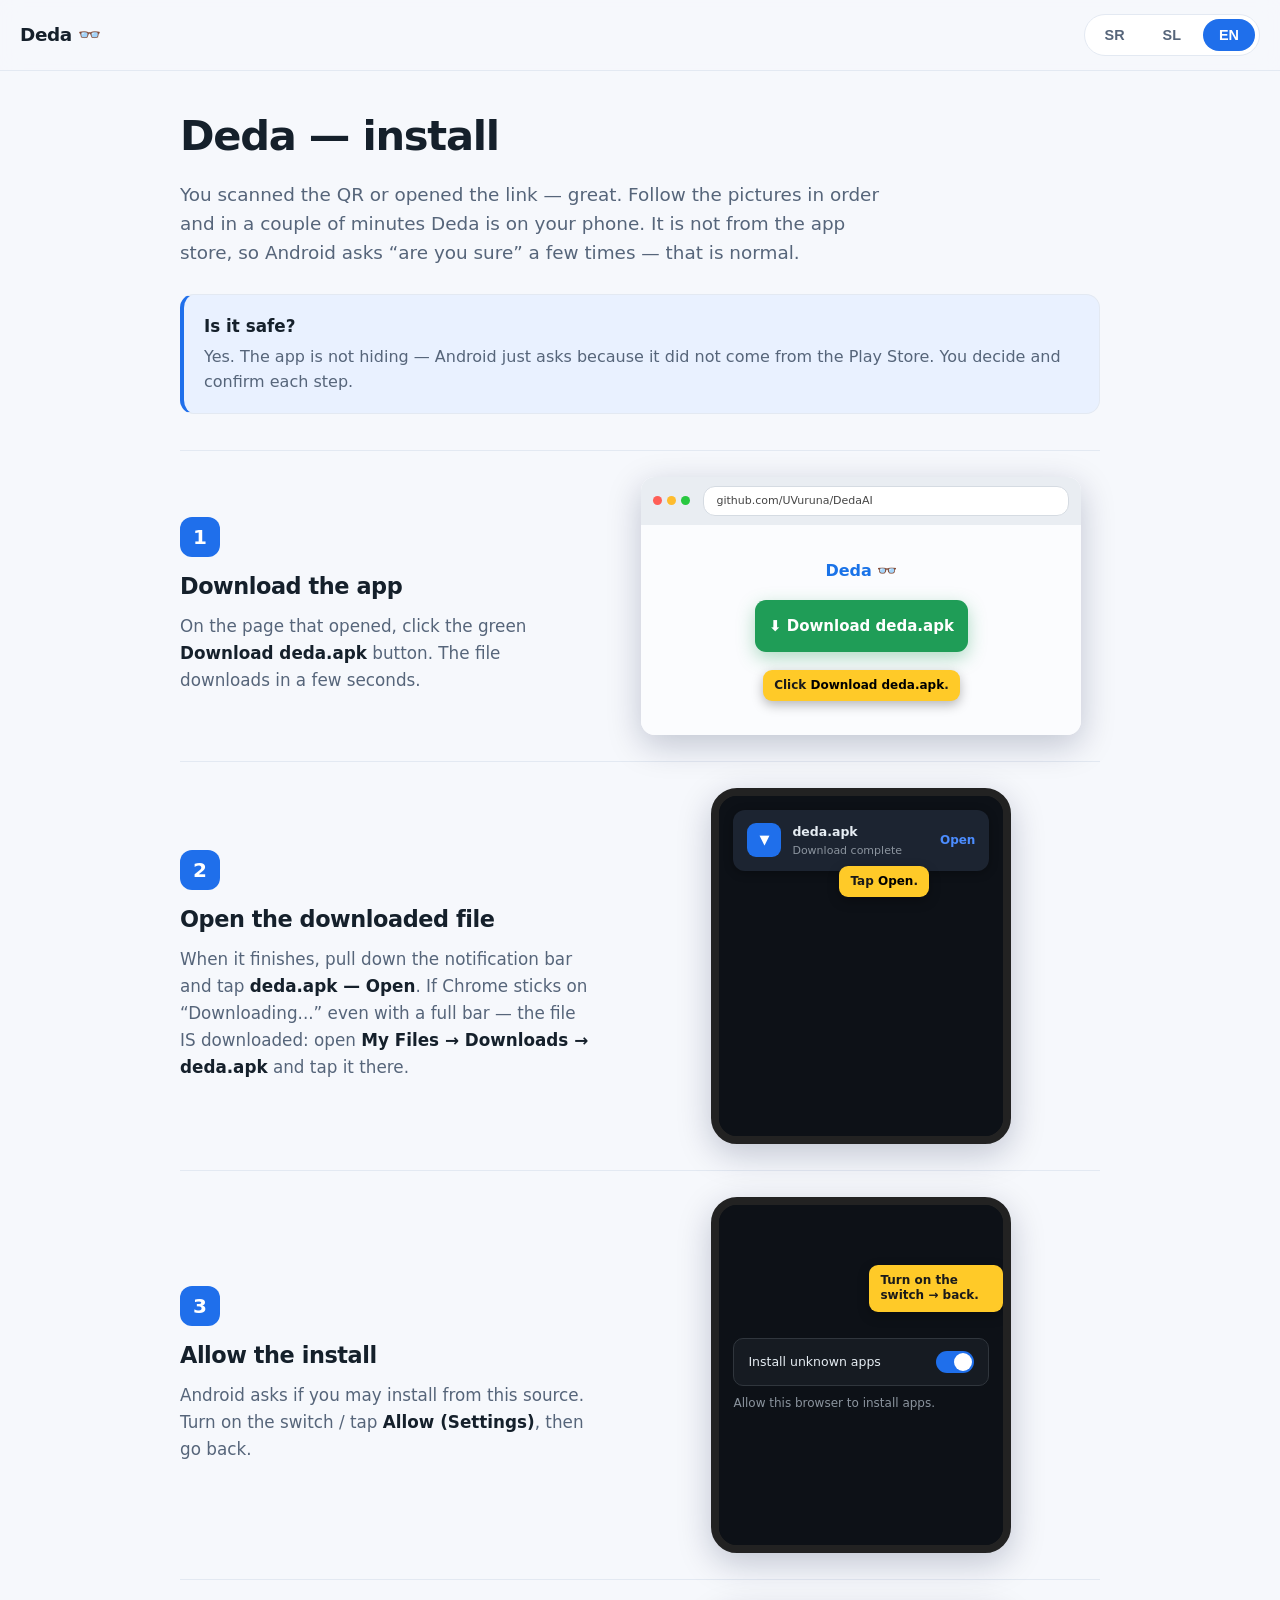
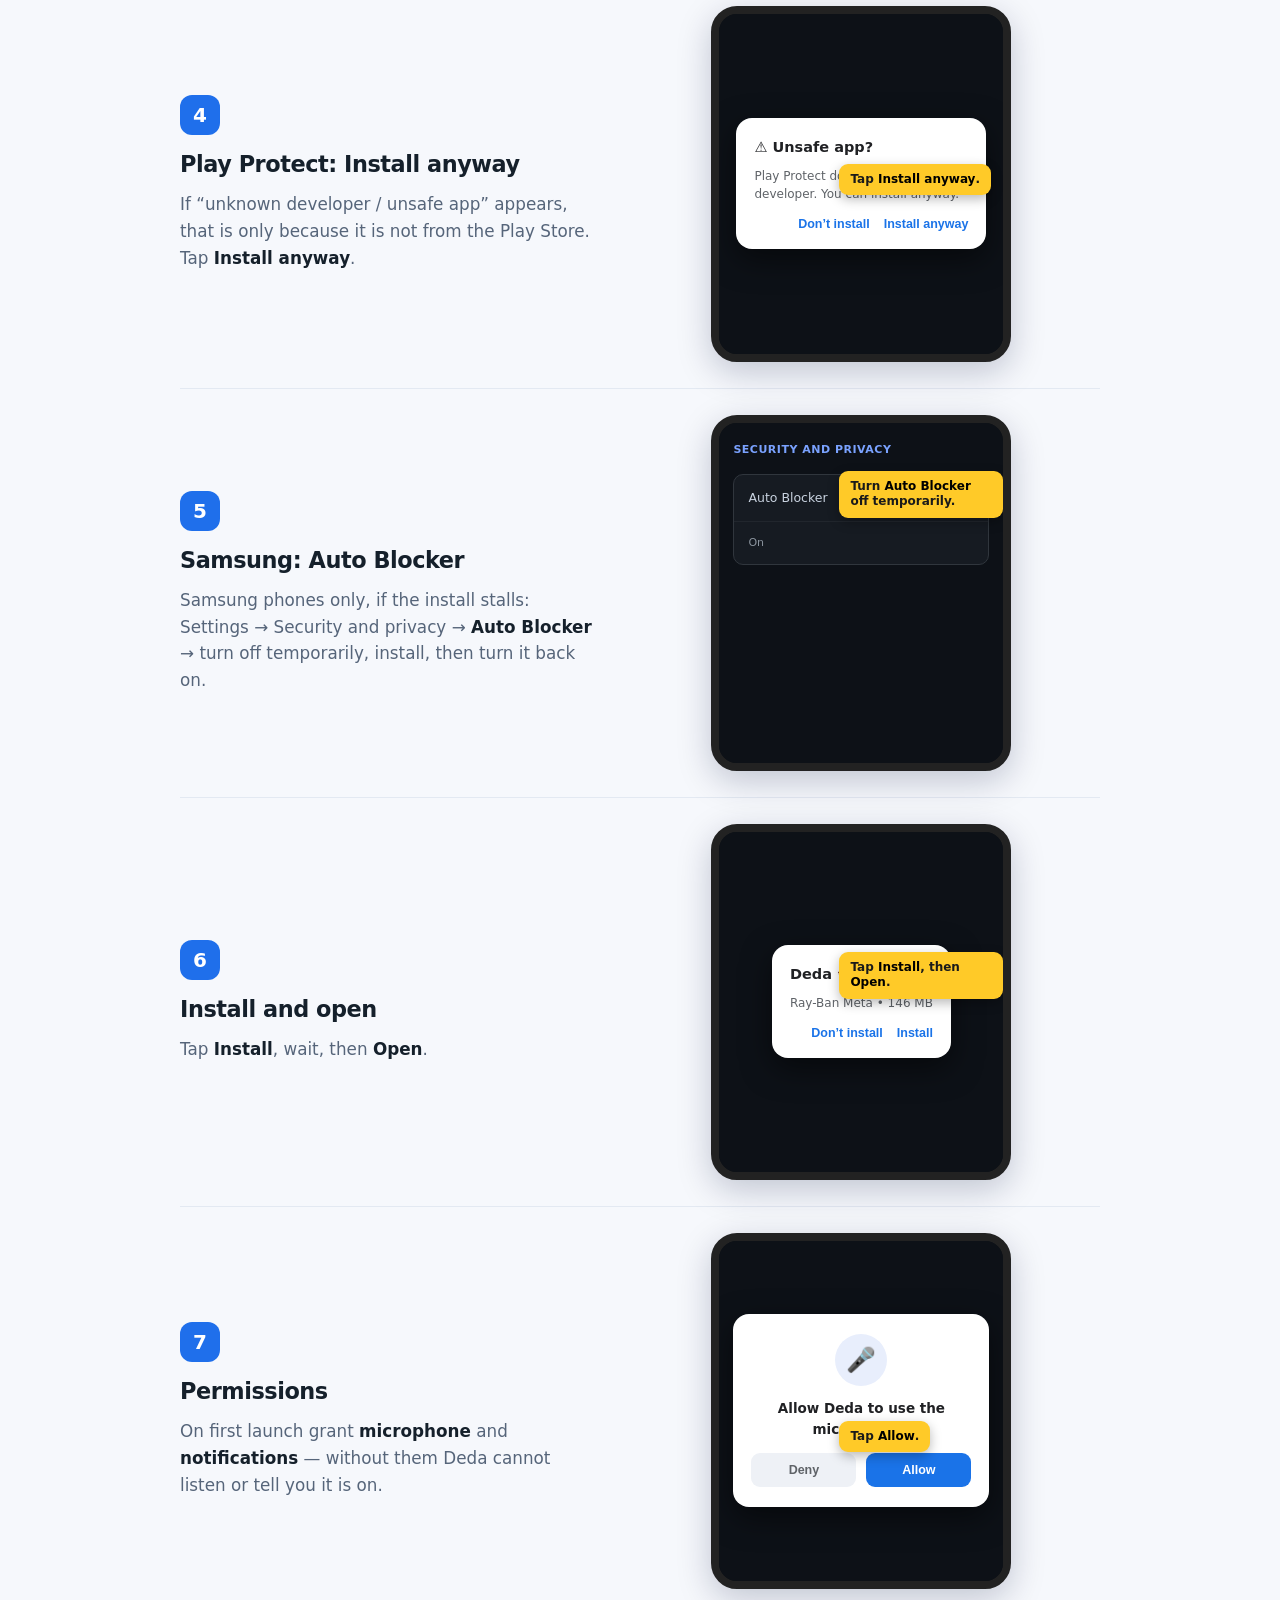
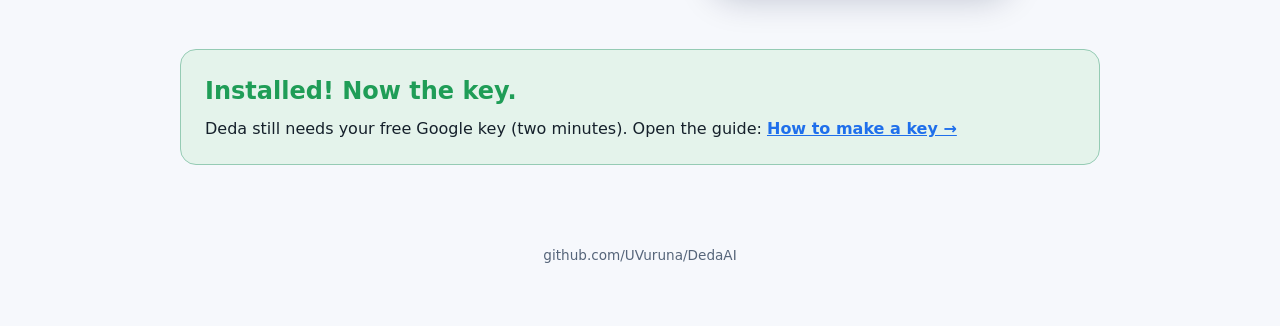
==== commit bea6b75a: "Install guide: rescue note for Chrome stuck at Downloading (open from My Files)" ====
--- a/install.html
+++ b/install.html
@@ -97,7 +97,7 @@
 .permrow{display:flex;gap:10px;justify-content:center}
 .permb{flex:1;padding:10px;border-radius:9px;font-size:12.5px;font-weight:700;border:0}
 .permb.allow{background:#1a73e8;color:#fff}.permb.deny{background:#eef1f6;color:#5f6368}
-</style></head><body><header><div class="brand">Deda <span>👓</span></div><nav class="tabs"><button class="tab" data-go="sr">SR</button><button class="tab" data-go="sl">SL</button><button class="tab" data-go="en">EN</button></nav></header><main><section class="lang" data-lang="sr"><h1>Deda — instalacija</h1><p class="lede">Skenirao si QR ili otvorio link — odlično. Prati slike redom i za par minuta imaš Dedu na telefonu. Nije iz prodavnice aplikacija, pa Android par puta pita „da li si siguran“ — to je normalno.</p><div class="why"><h2>Da li je bezbedno?</h2><p>Jeste. Aplikacija se ne krije — Android samo pita jer nije preuzeta sa Play prodavnice. Ti odlučuješ i potvrđuješ svaki korak.</p></div><article class="step"><div class="txt"><div class="num">1</div><h3>Preuzmi aplikaciju</h3><p>Na stranici koja se otvorila klikni zeleno dugme <b>Preuzmi deda.apk</b>. Fajl se skida par sekundi.</p></div><div class="pic"><div class="mock browser"><div class="bbar"><span class="d r"></span><span class="d y"></span><span class="d g"></span><div class="url">github.com/UVuruna/DedaAI</div></div><div class="mpage ctr"><div class="gt">Deda 👓</div><div class="dlbtn">⬇ Preuzmi deda.apk</div><div class="call" style="position:static;margin-top:6px">Klikni <b>Preuzmi deda.apk</b>.</div></div></div></div></article><article class="step"><div class="txt"><div class="num">2</div><h3>Otvori preuzeti fajl</h3><p>Kad se skine, povuci prstom nadole traku obaveštenja i klikni na <b>deda.apk — Otvori</b> (ili nađi fajl u <i>Preuzimanja</i>).</p></div><div class="pic"><div class="mock phone"><div class="pscreen"><div class="notif"><div class="nico">▼</div><div class="ntx"><div class="ntt">deda.apk</div><div class="nsub">Preuzimanje završeno</div></div><div class="nact">Otvori</div></div><div class="call" style="top:70px;left:120px">Klikni <b>Otvori</b>.</div></div></div></div></article><article class="step"><div class="txt"><div class="num">3</div><h3>Dozvoli instalaciju</h3><p>Android pita da li smeš da instaliraš iz ovog izvora. Uključi prekidač / klikni <b>Dozvoli (Allow / Settings)</b>, pa se vrati.</p></div><div class="pic"><div class="mock phone"><div class="pscreen"><div style="margin:auto 0"><div class="tgl"><span>Instaliraj nepoznate aplikacije</span><span class="sw"></span></div><div class="adb" style="color:#8b949e;margin-top:8px">Dozvoli ovom pregledaču da instalira aplikacije.</div></div><div class="call" style="top:60px;left:150px">Uključi prekidač → nazad.</div></div></div></div></article><article class="step"><div class="txt"><div class="num">4</div><h3>Play Protect: Ipak instaliraj</h3><p>Ako iskoči „nepoznat programer / nebezbedna aplikacija“, to je samo zato što nije sa Play prodavnice. Klikni <b>Ipak instaliraj (Install anyway)</b>.</p></div><div class="pic"><div class="mock phone"><div class="pscreen"><div class="adlg"><div class="adt">⚠ Nebezbedna aplikacija?</div><div class="adb">Play Protect ne prepoznaje programera. Možeš svejedno da instaliraš.</div><div class="adrow"><button class="adbtn">Ne instaliraj</button><button class="adbtn strong">Ipak instaliraj</button></div></div><div class="call" style="top:150px;left:120px">Klikni <b>Install anyway</b>.</div></div></div></div></article><article class="step"><div class="txt"><div class="num">5</div><h3>Samsung: Auto Blocker</h3><p>Samo na Samsung telefonu, ako instalacija stane: Podešavanja → Bezbednost i privatnost → <b>Auto Blocker</b> → privremeno isključi, instaliraj, pa ga vrati.</p></div><div class="pic"><div class="mock phone"><div class="pscreen"><div class="psh" style="margin-top:4px">Bezbednost i privatnost</div><div class="sett"><div class="setrow"><span>Auto Blocker</span><span class="sw"></span></div><div class="setrow"><span class="mut">Uključeno</span></div></div><div class="call" style="top:48px;left:120px">Isključi <b>Auto Blocker</b> privremeno.</div></div></div></div></article><article class="step"><div class="txt"><div class="num">6</div><h3>Instaliraj i otvori</h3><p>Klikni <b>Instaliraj (Install)</b>, sačekaj, pa <b>Otvori (Open)</b>.</p></div><div class="pic"><div class="mock phone"><div class="pscreen"><div class="adlg"><div class="adt">Deda 👓</div><div class="adb">Ray-Ban Meta • 146 MB</div><div class="adrow"><button class="adbtn">Ne instaliraj</button><button class="adbtn strong">Instaliraj</button></div></div><div class="call" style="top:120px;left:120px">Klikni <b>Install</b>, pa <b>Open</b>.</div></div></div></div></article><article class="step"><div class="txt"><div class="num">7</div><h3>Dozvole</h3><p>Pri prvom pokretanju odobri <b>mikrofon</b> i <b>obaveštenja</b> — bez njih Deda ne može da sluša ni da javi da radi.</p></div><div class="pic"><div class="mock phone"><div class="pscreen"><div class="perm"><div class="permico">🎤</div><div class="permt">Dozvoli aplikaciji Deda da koristi mikrofon?</div><div class="permrow"><button class="permb deny">Ne dozvoli</button><button class="permb allow">Dozvoli</button></div></div><div class="call" style="top:180px;left:120px">Klikni <b>Allow / Dozvoli</b>.</div></div></div></div></article><div class="done"><h2>Instalirano! Ostaje ključ.</h2><p>Deda još treba tvoj besplatan Google ključ (dva minuta). Otvori vodič: <a href="vodic.html"><b>Kako napraviti ključ →</b></a></p></div></section><section class="lang" data-lang="sl"><h1>Deda — namestitev</h1><p class="lede">Skeniral si QR ali odprl povezavo — odlično. Sledi slikam po vrsti in v nekaj minutah imaš Dedo na telefonu. Ni iz trgovine, zato Android nekajkrat vpraša „ali si prepričan“ — to je normalno.</p><div class="why"><h2>Je varno?</h2><p>Je. Aplikacija se ne skriva — Android samo vpraša, ker ni prenesena iz trgovine Play. Ti odločaš in potrjuješ vsak korak.</p></div><article class="step"><div class="txt"><div class="num">1</div><h3>Prenesi aplikacijo</h3><p>Na strani, ki se je odprla, klikni zeleni gumb <b>Prenesi deda.apk</b>. Datoteka se prenese v nekaj sekundah.</p></div><div class="pic"><div class="mock browser"><div class="bbar"><span class="d r"></span><span class="d y"></span><span class="d g"></span><div class="url">github.com/UVuruna/DedaAI</div></div><div class="mpage ctr"><div class="gt">Deda 👓</div><div class="dlbtn">⬇ Prenesi deda.apk</div><div class="call" style="position:static;margin-top:6px">Klikni <b>Prenesi deda.apk</b>.</div></div></div></div></article><article class="step"><div class="txt"><div class="num">2</div><h3>Odpri preneseno datoteko</h3><p>Ko se prenese, povleci navzdol obvestilno vrstico in klikni <b>deda.apk — Odpri</b> (ali poišči datoteko v <i>Prenosi</i>).</p></div><div class="pic"><div class="mock phone"><div class="pscreen"><div class="notif"><div class="nico">▼</div><div class="ntx"><div class="ntt">deda.apk</div><div class="nsub">Prenos končan</div></div><div class="nact">Odpri</div></div><div class="call" style="top:70px;left:120px">Klikni <b>Odpri</b>.</div></div></div></div></article><article class="step"><div class="txt"><div class="num">3</div><h3>Dovoli namestitev</h3><p>Android vpraša, ali smeš namestiti iz tega vira. Vklopi stikalo / klikni <b>Dovoli (Allow / Settings)</b> in se vrni.</p></div><div class="pic"><div class="mock phone"><div class="pscreen"><div style="margin:auto 0"><div class="tgl"><span>Namesti neznane aplikacije</span><span class="sw"></span></div><div class="adb" style="color:#8b949e;margin-top:8px">Dovoli temu brskalniku nameščanje aplikacij.</div></div><div class="call" style="top:60px;left:150px">Vklopi stikalo → nazaj.</div></div></div></div></article><article class="step"><div class="txt"><div class="num">4</div><h3>Play Protect: Vseeno namesti</h3><p>Če se pojavi „neznan razvijalec / nevarna aplikacija“, je to le zato, ker ni iz trgovine Play. Klikni <b>Vseeno namesti (Install anyway)</b>.</p></div><div class="pic"><div class="mock phone"><div class="pscreen"><div class="adlg"><div class="adt">⚠ Nevarna aplikacija?</div><div class="adb">Play Protect ne prepozna razvijalca. Vseeno lahko namestiš.</div><div class="adrow"><button class="adbtn">Ne namesti</button><button class="adbtn strong">Vseeno namesti</button></div></div><div class="call" style="top:150px;left:120px">Klikni <b>Install anyway</b>.</div></div></div></div></article><article class="step"><div class="txt"><div class="num">5</div><h3>Samsung: Auto Blocker</h3><p>Samo na Samsung telefonu, če se namestitev ustavi: Nastavitve → Varnost in zasebnost → <b>Auto Blocker</b> → začasno izklopi, namesti, nato vklopi nazaj.</p></div><div class="pic"><div class="mock phone"><div class="pscreen"><div class="psh" style="margin-top:4px">Varnost in zasebnost</div><div class="sett"><div class="setrow"><span>Auto Blocker</span><span class="sw"></span></div><div class="setrow"><span class="mut">Vklopljeno</span></div></div><div class="call" style="top:48px;left:120px">Začasno izklopi <b>Auto Blocker</b>.</div></div></div></div></article><article class="step"><div class="txt"><div class="num">6</div><h3>Namesti in odpri</h3><p>Klikni <b>Namesti (Install)</b>, počakaj, nato <b>Odpri (Open)</b>.</p></div><div class="pic"><div class="mock phone"><div class="pscreen"><div class="adlg"><div class="adt">Deda 👓</div><div class="adb">Ray-Ban Meta • 146 MB</div><div class="adrow"><button class="adbtn">Ne namesti</button><button class="adbtn strong">Namesti</button></div></div><div class="call" style="top:120px;left:120px">Klikni <b>Install</b>, nato <b>Open</b>.</div></div></div></div></article><article class="step"><div class="txt"><div class="num">7</div><h3>Dovoljenja</h3><p>Ob prvem zagonu odobri <b>mikrofon</b> in <b>obvestila</b> — brez njih Deda ne more poslušati ali sporočati.</p></div><div class="pic"><div class="mock phone"><div class="pscreen"><div class="perm"><div class="permico">🎤</div><div class="permt">Dovoli aplikaciji Deda uporabo mikrofona?</div><div class="permrow"><button class="permb deny">Ne dovoli</button><button class="permb allow">Dovoli</button></div></div><div class="call" style="top:180px;left:120px">Klikni <b>Allow / Dovoli</b>.</div></div></div></div></article><div class="done"><h2>Nameščeno! Ostane ključ.</h2><p>Deda še potrebuje tvoj brezplačni Googlov ključ (dve minuti). Odpri vodič: <a href="vodic.html"><b>Kako narediti ključ →</b></a></p></div></section><section class="lang" data-lang="en"><h1>Deda — install</h1><p class="lede">You scanned the QR or opened the link — great. Follow the pictures in order and in a couple of minutes Deda is on your phone. It is not from the app store, so Android asks “are you sure” a few times — that is normal.</p><div class="why"><h2>Is it safe?</h2><p>Yes. The app is not hiding — Android just asks because it did not come from the Play Store. You decide and confirm each step.</p></div><article class="step"><div class="txt"><div class="num">1</div><h3>Download the app</h3><p>On the page that opened, click the green <b>Download deda.apk</b> button. The file downloads in a few seconds.</p></div><div class="pic"><div class="mock browser"><div class="bbar"><span class="d r"></span><span class="d y"></span><span class="d g"></span><div class="url">github.com/UVuruna/DedaAI</div></div><div class="mpage ctr"><div class="gt">Deda 👓</div><div class="dlbtn">⬇ Download deda.apk</div><div class="call" style="position:static;margin-top:6px">Click <b>Download deda.apk</b>.</div></div></div></div></article><article class="step"><div class="txt"><div class="num">2</div><h3>Open the downloaded file</h3><p>When it finishes, pull down the notification bar and tap <b>deda.apk — Open</b> (or find the file in <i>Downloads</i>).</p></div><div class="pic"><div class="mock phone"><div class="pscreen"><div class="notif"><div class="nico">▼</div><div class="ntx"><div class="ntt">deda.apk</div><div class="nsub">Download complete</div></div><div class="nact">Open</div></div><div class="call" style="top:70px;left:120px">Tap <b>Open</b>.</div></div></div></div></article><article class="step"><div class="txt"><div class="num">3</div><h3>Allow the install</h3><p>Android asks if you may install from this source. Turn on the switch / tap <b>Allow (Settings)</b>, then go back.</p></div><div class="pic"><div class="mock phone"><div class="pscreen"><div style="margin:auto 0"><div class="tgl"><span>Install unknown apps</span><span class="sw"></span></div><div class="adb" style="color:#8b949e;margin-top:8px">Allow this browser to install apps.</div></div><div class="call" style="top:60px;left:150px">Turn on the switch → back.</div></div></div></div></article><article class="step"><div class="txt"><div class="num">4</div><h3>Play Protect: Install anyway</h3><p>If “unknown developer / unsafe app” appears, that is only because it is not from the Play Store. Tap <b>Install anyway</b>.</p></div><div class="pic"><div class="mock phone"><div class="pscreen"><div class="adlg"><div class="adt">⚠ Unsafe app?</div><div class="adb">Play Protect does not recognise the developer. You can install anyway.</div><div class="adrow"><button class="adbtn">Don’t install</button><button class="adbtn strong">Install anyway</button></div></div><div class="call" style="top:150px;left:120px">Tap <b>Install anyway</b>.</div></div></div></div></article><article class="step"><div class="txt"><div class="num">5</div><h3>Samsung: Auto Blocker</h3><p>Samsung phones only, if the install stalls: Settings → Security and privacy → <b>Auto Blocker</b> → turn off temporarily, install, then turn it back on.</p></div><div class="pic"><div class="mock phone"><div class="pscreen"><div class="psh" style="margin-top:4px">Security and privacy</div><div class="sett"><div class="setrow"><span>Auto Blocker</span><span class="sw"></span></div><div class="setrow"><span class="mut">On</span></div></div><div class="call" style="top:48px;left:120px">Turn <b>Auto Blocker</b> off temporarily.</div></div></div></div></article><article class="step"><div class="txt"><div class="num">6</div><h3>Install and open</h3><p>Tap <b>Install</b>, wait, then <b>Open</b>.</p></div><div class="pic"><div class="mock phone"><div class="pscreen"><div class="adlg"><div class="adt">Deda 👓</div><div class="adb">Ray-Ban Meta • 146 MB</div><div class="adrow"><button class="adbtn">Don’t install</button><button class="adbtn strong">Install</button></div></div><div class="call" style="top:120px;left:120px">Tap <b>Install</b>, then <b>Open</b>.</div></div></div></div></article><article class="step"><div class="txt"><div class="num">7</div><h3>Permissions</h3><p>On first launch grant <b>microphone</b> and <b>notifications</b> — without them Deda cannot listen or tell you it is on.</p></div><div class="pic"><div class="mock phone"><div class="pscreen"><div class="perm"><div class="permico">🎤</div><div class="permt">Allow Deda to use the microphone?</div><div class="permrow"><button class="permb deny">Deny</button><button class="permb allow">Allow</button></div></div><div class="call" style="top:180px;left:120px">Tap <b>Allow</b>.</div></div></div></div></article><div class="done"><h2>Installed! Now the key.</h2><p>Deda still needs your free Google key (two minutes). Open the guide: <a href="vodic.html"><b>How to make a key →</b></a></p></div></section></main><footer>github.com/UVuruna/DedaAI</footer><script>const order = ['sr', 'sl', 'en'];
+</style></head><body><header><div class="brand">Deda <span>👓</span></div><nav class="tabs"><button class="tab" data-go="sr">SR</button><button class="tab" data-go="sl">SL</button><button class="tab" data-go="en">EN</button></nav></header><main><section class="lang" data-lang="sr"><h1>Deda — instalacija</h1><p class="lede">Skenirao si QR ili otvorio link — odlično. Prati slike redom i za par minuta imaš Dedu na telefonu. Nije iz prodavnice aplikacija, pa Android par puta pita „da li si siguran“ — to je normalno.</p><div class="why"><h2>Da li je bezbedno?</h2><p>Jeste. Aplikacija se ne krije — Android samo pita jer nije preuzeta sa Play prodavnice. Ti odlučuješ i potvrđuješ svaki korak.</p></div><article class="step"><div class="txt"><div class="num">1</div><h3>Preuzmi aplikaciju</h3><p>Na stranici koja se otvorila klikni zeleno dugme <b>Preuzmi deda.apk</b>. Fajl se skida par sekundi.</p></div><div class="pic"><div class="mock browser"><div class="bbar"><span class="d r"></span><span class="d y"></span><span class="d g"></span><div class="url">github.com/UVuruna/DedaAI</div></div><div class="mpage ctr"><div class="gt">Deda 👓</div><div class="dlbtn">⬇ Preuzmi deda.apk</div><div class="call" style="position:static;margin-top:6px">Klikni <b>Preuzmi deda.apk</b>.</div></div></div></div></article><article class="step"><div class="txt"><div class="num">2</div><h3>Otvori preuzeti fajl</h3><p>Kad se skine, povuci prstom nadole traku obaveštenja i klikni na <b>deda.apk — Otvori</b>. Ako Chrome zaglavi na „Preuzimanje...“ iako je traka puna — fajl JESTE skinut: otvori aplikaciju <b>Moji fajlovi → Preuzimanja → deda.apk</b> i klikni ga tu.</p></div><div class="pic"><div class="mock phone"><div class="pscreen"><div class="notif"><div class="nico">▼</div><div class="ntx"><div class="ntt">deda.apk</div><div class="nsub">Preuzimanje završeno</div></div><div class="nact">Otvori</div></div><div class="call" style="top:70px;left:120px">Klikni <b>Otvori</b>.</div></div></div></div></article><article class="step"><div class="txt"><div class="num">3</div><h3>Dozvoli instalaciju</h3><p>Android pita da li smeš da instaliraš iz ovog izvora. Uključi prekidač / klikni <b>Dozvoli (Allow / Settings)</b>, pa se vrati.</p></div><div class="pic"><div class="mock phone"><div class="pscreen"><div style="margin:auto 0"><div class="tgl"><span>Instaliraj nepoznate aplikacije</span><span class="sw"></span></div><div class="adb" style="color:#8b949e;margin-top:8px">Dozvoli ovom pregledaču da instalira aplikacije.</div></div><div class="call" style="top:60px;left:150px">Uključi prekidač → nazad.</div></div></div></div></article><article class="step"><div class="txt"><div class="num">4</div><h3>Play Protect: Ipak instaliraj</h3><p>Ako iskoči „nepoznat programer / nebezbedna aplikacija“, to je samo zato što nije sa Play prodavnice. Klikni <b>Ipak instaliraj (Install anyway)</b>.</p></div><div class="pic"><div class="mock phone"><div class="pscreen"><div class="adlg"><div class="adt">⚠ Nebezbedna aplikacija?</div><div class="adb">Play Protect ne prepoznaje programera. Možeš svejedno da instaliraš.</div><div class="adrow"><button class="adbtn">Ne instaliraj</button><button class="adbtn strong">Ipak instaliraj</button></div></div><div class="call" style="top:150px;left:120px">Klikni <b>Install anyway</b>.</div></div></div></div></article><article class="step"><div class="txt"><div class="num">5</div><h3>Samsung: Auto Blocker</h3><p>Samo na Samsung telefonu, ako instalacija stane: Podešavanja → Bezbednost i privatnost → <b>Auto Blocker</b> → privremeno isključi, instaliraj, pa ga vrati.</p></div><div class="pic"><div class="mock phone"><div class="pscreen"><div class="psh" style="margin-top:4px">Bezbednost i privatnost</div><div class="sett"><div class="setrow"><span>Auto Blocker</span><span class="sw"></span></div><div class="setrow"><span class="mut">Uključeno</span></div></div><div class="call" style="top:48px;left:120px">Isključi <b>Auto Blocker</b> privremeno.</div></div></div></div></article><article class="step"><div class="txt"><div class="num">6</div><h3>Instaliraj i otvori</h3><p>Klikni <b>Instaliraj (Install)</b>, sačekaj, pa <b>Otvori (Open)</b>.</p></div><div class="pic"><div class="mock phone"><div class="pscreen"><div class="adlg"><div class="adt">Deda 👓</div><div class="adb">Ray-Ban Meta • 146 MB</div><div class="adrow"><button class="adbtn">Ne instaliraj</button><button class="adbtn strong">Instaliraj</button></div></div><div class="call" style="top:120px;left:120px">Klikni <b>Install</b>, pa <b>Open</b>.</div></div></div></div></article><article class="step"><div class="txt"><div class="num">7</div><h3>Dozvole</h3><p>Pri prvom pokretanju odobri <b>mikrofon</b> i <b>obaveštenja</b> — bez njih Deda ne može da sluša ni da javi da radi.</p></div><div class="pic"><div class="mock phone"><div class="pscreen"><div class="perm"><div class="permico">🎤</div><div class="permt">Dozvoli aplikaciji Deda da koristi mikrofon?</div><div class="permrow"><button class="permb deny">Ne dozvoli</button><button class="permb allow">Dozvoli</button></div></div><div class="call" style="top:180px;left:120px">Klikni <b>Allow / Dozvoli</b>.</div></div></div></div></article><div class="done"><h2>Instalirano! Ostaje ključ.</h2><p>Deda još treba tvoj besplatan Google ključ (dva minuta). Otvori vodič: <a href="vodic.html"><b>Kako napraviti ključ →</b></a></p></div></section><section class="lang" data-lang="sl"><h1>Deda — namestitev</h1><p class="lede">Skeniral si QR ali odprl povezavo — odlično. Sledi slikam po vrsti in v nekaj minutah imaš Dedo na telefonu. Ni iz trgovine, zato Android nekajkrat vpraša „ali si prepričan“ — to je normalno.</p><div class="why"><h2>Je varno?</h2><p>Je. Aplikacija se ne skriva — Android samo vpraša, ker ni prenesena iz trgovine Play. Ti odločaš in potrjuješ vsak korak.</p></div><article class="step"><div class="txt"><div class="num">1</div><h3>Prenesi aplikacijo</h3><p>Na strani, ki se je odprla, klikni zeleni gumb <b>Prenesi deda.apk</b>. Datoteka se prenese v nekaj sekundah.</p></div><div class="pic"><div class="mock browser"><div class="bbar"><span class="d r"></span><span class="d y"></span><span class="d g"></span><div class="url">github.com/UVuruna/DedaAI</div></div><div class="mpage ctr"><div class="gt">Deda 👓</div><div class="dlbtn">⬇ Prenesi deda.apk</div><div class="call" style="position:static;margin-top:6px">Klikni <b>Prenesi deda.apk</b>.</div></div></div></div></article><article class="step"><div class="txt"><div class="num">2</div><h3>Odpri preneseno datoteko</h3><p>Ko se prenese, povleci navzdol obvestilno vrstico in klikni <b>deda.apk — Odpri</b>. Če Chrome obtiči na „Prenašanje...“, čeprav je vrstica polna — datoteka JE prenesena: odpri <b>Moje datoteke → Prenosi → deda.apk</b> in jo klikni tam.</p></div><div class="pic"><div class="mock phone"><div class="pscreen"><div class="notif"><div class="nico">▼</div><div class="ntx"><div class="ntt">deda.apk</div><div class="nsub">Prenos končan</div></div><div class="nact">Odpri</div></div><div class="call" style="top:70px;left:120px">Klikni <b>Odpri</b>.</div></div></div></div></article><article class="step"><div class="txt"><div class="num">3</div><h3>Dovoli namestitev</h3><p>Android vpraša, ali smeš namestiti iz tega vira. Vklopi stikalo / klikni <b>Dovoli (Allow / Settings)</b> in se vrni.</p></div><div class="pic"><div class="mock phone"><div class="pscreen"><div style="margin:auto 0"><div class="tgl"><span>Namesti neznane aplikacije</span><span class="sw"></span></div><div class="adb" style="color:#8b949e;margin-top:8px">Dovoli temu brskalniku nameščanje aplikacij.</div></div><div class="call" style="top:60px;left:150px">Vklopi stikalo → nazaj.</div></div></div></div></article><article class="step"><div class="txt"><div class="num">4</div><h3>Play Protect: Vseeno namesti</h3><p>Če se pojavi „neznan razvijalec / nevarna aplikacija“, je to le zato, ker ni iz trgovine Play. Klikni <b>Vseeno namesti (Install anyway)</b>.</p></div><div class="pic"><div class="mock phone"><div class="pscreen"><div class="adlg"><div class="adt">⚠ Nevarna aplikacija?</div><div class="adb">Play Protect ne prepozna razvijalca. Vseeno lahko namestiš.</div><div class="adrow"><button class="adbtn">Ne namesti</button><button class="adbtn strong">Vseeno namesti</button></div></div><div class="call" style="top:150px;left:120px">Klikni <b>Install anyway</b>.</div></div></div></div></article><article class="step"><div class="txt"><div class="num">5</div><h3>Samsung: Auto Blocker</h3><p>Samo na Samsung telefonu, če se namestitev ustavi: Nastavitve → Varnost in zasebnost → <b>Auto Blocker</b> → začasno izklopi, namesti, nato vklopi nazaj.</p></div><div class="pic"><div class="mock phone"><div class="pscreen"><div class="psh" style="margin-top:4px">Varnost in zasebnost</div><div class="sett"><div class="setrow"><span>Auto Blocker</span><span class="sw"></span></div><div class="setrow"><span class="mut">Vklopljeno</span></div></div><div class="call" style="top:48px;left:120px">Začasno izklopi <b>Auto Blocker</b>.</div></div></div></div></article><article class="step"><div class="txt"><div class="num">6</div><h3>Namesti in odpri</h3><p>Klikni <b>Namesti (Install)</b>, počakaj, nato <b>Odpri (Open)</b>.</p></div><div class="pic"><div class="mock phone"><div class="pscreen"><div class="adlg"><div class="adt">Deda 👓</div><div class="adb">Ray-Ban Meta • 146 MB</div><div class="adrow"><button class="adbtn">Ne namesti</button><button class="adbtn strong">Namesti</button></div></div><div class="call" style="top:120px;left:120px">Klikni <b>Install</b>, nato <b>Open</b>.</div></div></div></div></article><article class="step"><div class="txt"><div class="num">7</div><h3>Dovoljenja</h3><p>Ob prvem zagonu odobri <b>mikrofon</b> in <b>obvestila</b> — brez njih Deda ne more poslušati ali sporočati.</p></div><div class="pic"><div class="mock phone"><div class="pscreen"><div class="perm"><div class="permico">🎤</div><div class="permt">Dovoli aplikaciji Deda uporabo mikrofona?</div><div class="permrow"><button class="permb deny">Ne dovoli</button><button class="permb allow">Dovoli</button></div></div><div class="call" style="top:180px;left:120px">Klikni <b>Allow / Dovoli</b>.</div></div></div></div></article><div class="done"><h2>Nameščeno! Ostane ključ.</h2><p>Deda še potrebuje tvoj brezplačni Googlov ključ (dve minuti). Odpri vodič: <a href="vodic.html"><b>Kako narediti ključ →</b></a></p></div></section><section class="lang" data-lang="en"><h1>Deda — install</h1><p class="lede">You scanned the QR or opened the link — great. Follow the pictures in order and in a couple of minutes Deda is on your phone. It is not from the app store, so Android asks “are you sure” a few times — that is normal.</p><div class="why"><h2>Is it safe?</h2><p>Yes. The app is not hiding — Android just asks because it did not come from the Play Store. You decide and confirm each step.</p></div><article class="step"><div class="txt"><div class="num">1</div><h3>Download the app</h3><p>On the page that opened, click the green <b>Download deda.apk</b> button. The file downloads in a few seconds.</p></div><div class="pic"><div class="mock browser"><div class="bbar"><span class="d r"></span><span class="d y"></span><span class="d g"></span><div class="url">github.com/UVuruna/DedaAI</div></div><div class="mpage ctr"><div class="gt">Deda 👓</div><div class="dlbtn">⬇ Download deda.apk</div><div class="call" style="position:static;margin-top:6px">Click <b>Download deda.apk</b>.</div></div></div></div></article><article class="step"><div class="txt"><div class="num">2</div><h3>Open the downloaded file</h3><p>When it finishes, pull down the notification bar and tap <b>deda.apk — Open</b>. If Chrome sticks on “Downloading...” even with a full bar — the file IS downloaded: open <b>My Files → Downloads → deda.apk</b> and tap it there.</p></div><div class="pic"><div class="mock phone"><div class="pscreen"><div class="notif"><div class="nico">▼</div><div class="ntx"><div class="ntt">deda.apk</div><div class="nsub">Download complete</div></div><div class="nact">Open</div></div><div class="call" style="top:70px;left:120px">Tap <b>Open</b>.</div></div></div></div></article><article class="step"><div class="txt"><div class="num">3</div><h3>Allow the install</h3><p>Android asks if you may install from this source. Turn on the switch / tap <b>Allow (Settings)</b>, then go back.</p></div><div class="pic"><div class="mock phone"><div class="pscreen"><div style="margin:auto 0"><div class="tgl"><span>Install unknown apps</span><span class="sw"></span></div><div class="adb" style="color:#8b949e;margin-top:8px">Allow this browser to install apps.</div></div><div class="call" style="top:60px;left:150px">Turn on the switch → back.</div></div></div></div></article><article class="step"><div class="txt"><div class="num">4</div><h3>Play Protect: Install anyway</h3><p>If “unknown developer / unsafe app” appears, that is only because it is not from the Play Store. Tap <b>Install anyway</b>.</p></div><div class="pic"><div class="mock phone"><div class="pscreen"><div class="adlg"><div class="adt">⚠ Unsafe app?</div><div class="adb">Play Protect does not recognise the developer. You can install anyway.</div><div class="adrow"><button class="adbtn">Don’t install</button><button class="adbtn strong">Install anyway</button></div></div><div class="call" style="top:150px;left:120px">Tap <b>Install anyway</b>.</div></div></div></div></article><article class="step"><div class="txt"><div class="num">5</div><h3>Samsung: Auto Blocker</h3><p>Samsung phones only, if the install stalls: Settings → Security and privacy → <b>Auto Blocker</b> → turn off temporarily, install, then turn it back on.</p></div><div class="pic"><div class="mock phone"><div class="pscreen"><div class="psh" style="margin-top:4px">Security and privacy</div><div class="sett"><div class="setrow"><span>Auto Blocker</span><span class="sw"></span></div><div class="setrow"><span class="mut">On</span></div></div><div class="call" style="top:48px;left:120px">Turn <b>Auto Blocker</b> off temporarily.</div></div></div></div></article><article class="step"><div class="txt"><div class="num">6</div><h3>Install and open</h3><p>Tap <b>Install</b>, wait, then <b>Open</b>.</p></div><div class="pic"><div class="mock phone"><div class="pscreen"><div class="adlg"><div class="adt">Deda 👓</div><div class="adb">Ray-Ban Meta • 146 MB</div><div class="adrow"><button class="adbtn">Don’t install</button><button class="adbtn strong">Install</button></div></div><div class="call" style="top:120px;left:120px">Tap <b>Install</b>, then <b>Open</b>.</div></div></div></div></article><article class="step"><div class="txt"><div class="num">7</div><h3>Permissions</h3><p>On first launch grant <b>microphone</b> and <b>notifications</b> — without them Deda cannot listen or tell you it is on.</p></div><div class="pic"><div class="mock phone"><div class="pscreen"><div class="perm"><div class="permico">🎤</div><div class="permt">Allow Deda to use the microphone?</div><div class="permrow"><button class="permb deny">Deny</button><button class="permb allow">Allow</button></div></div><div class="call" style="top:180px;left:120px">Tap <b>Allow</b>.</div></div></div></div></article><div class="done"><h2>Installed! Now the key.</h2><p>Deda still needs your free Google key (two minutes). Open the guide: <a href="vodic.html"><b>How to make a key →</b></a></p></div></section></main><footer>github.com/UVuruna/DedaAI</footer><script>const order = ['sr', 'sl', 'en'];
 function pick(l) {
   document.querySelectorAll('.lang').forEach(s => s.classList.toggle('on', s.dataset.lang === l));
   document.querySelectorAll('.tab').forEach(t => t.setAttribute('aria-current', String(t.dataset.go === l)));
